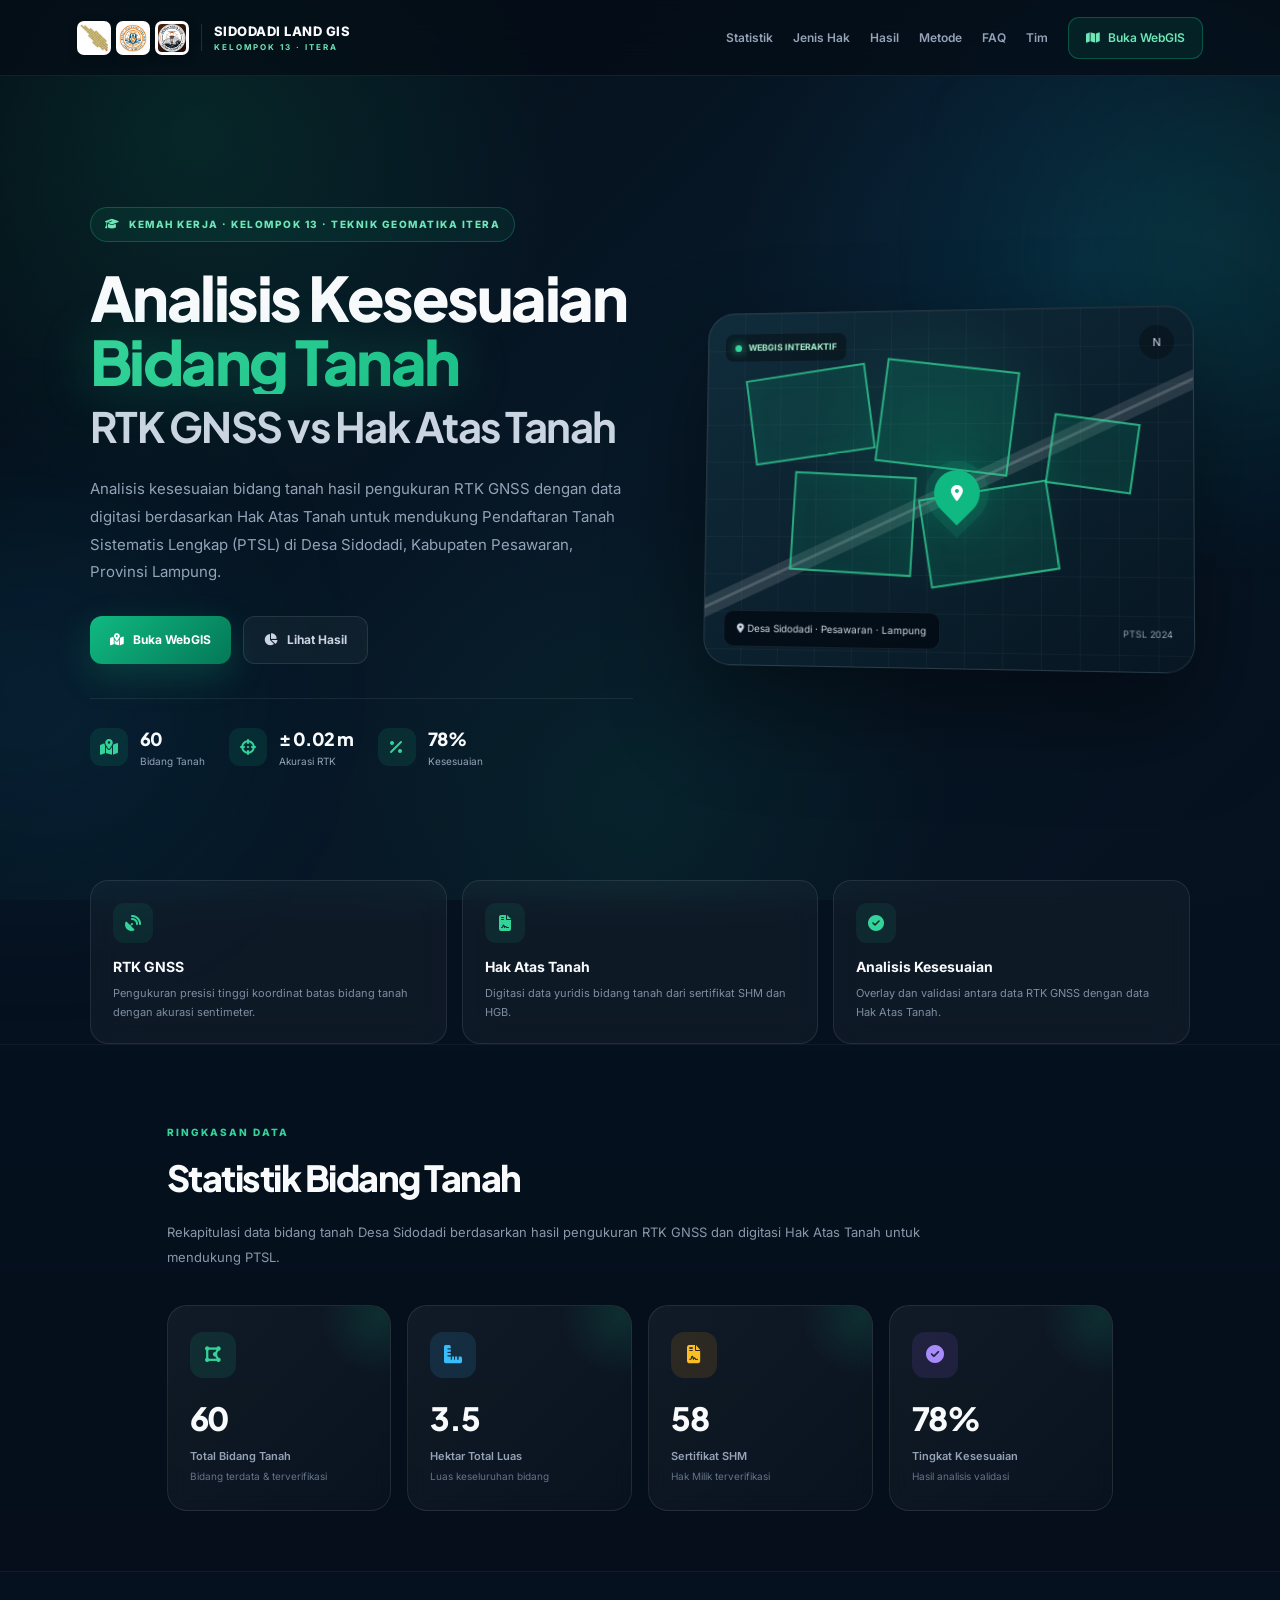
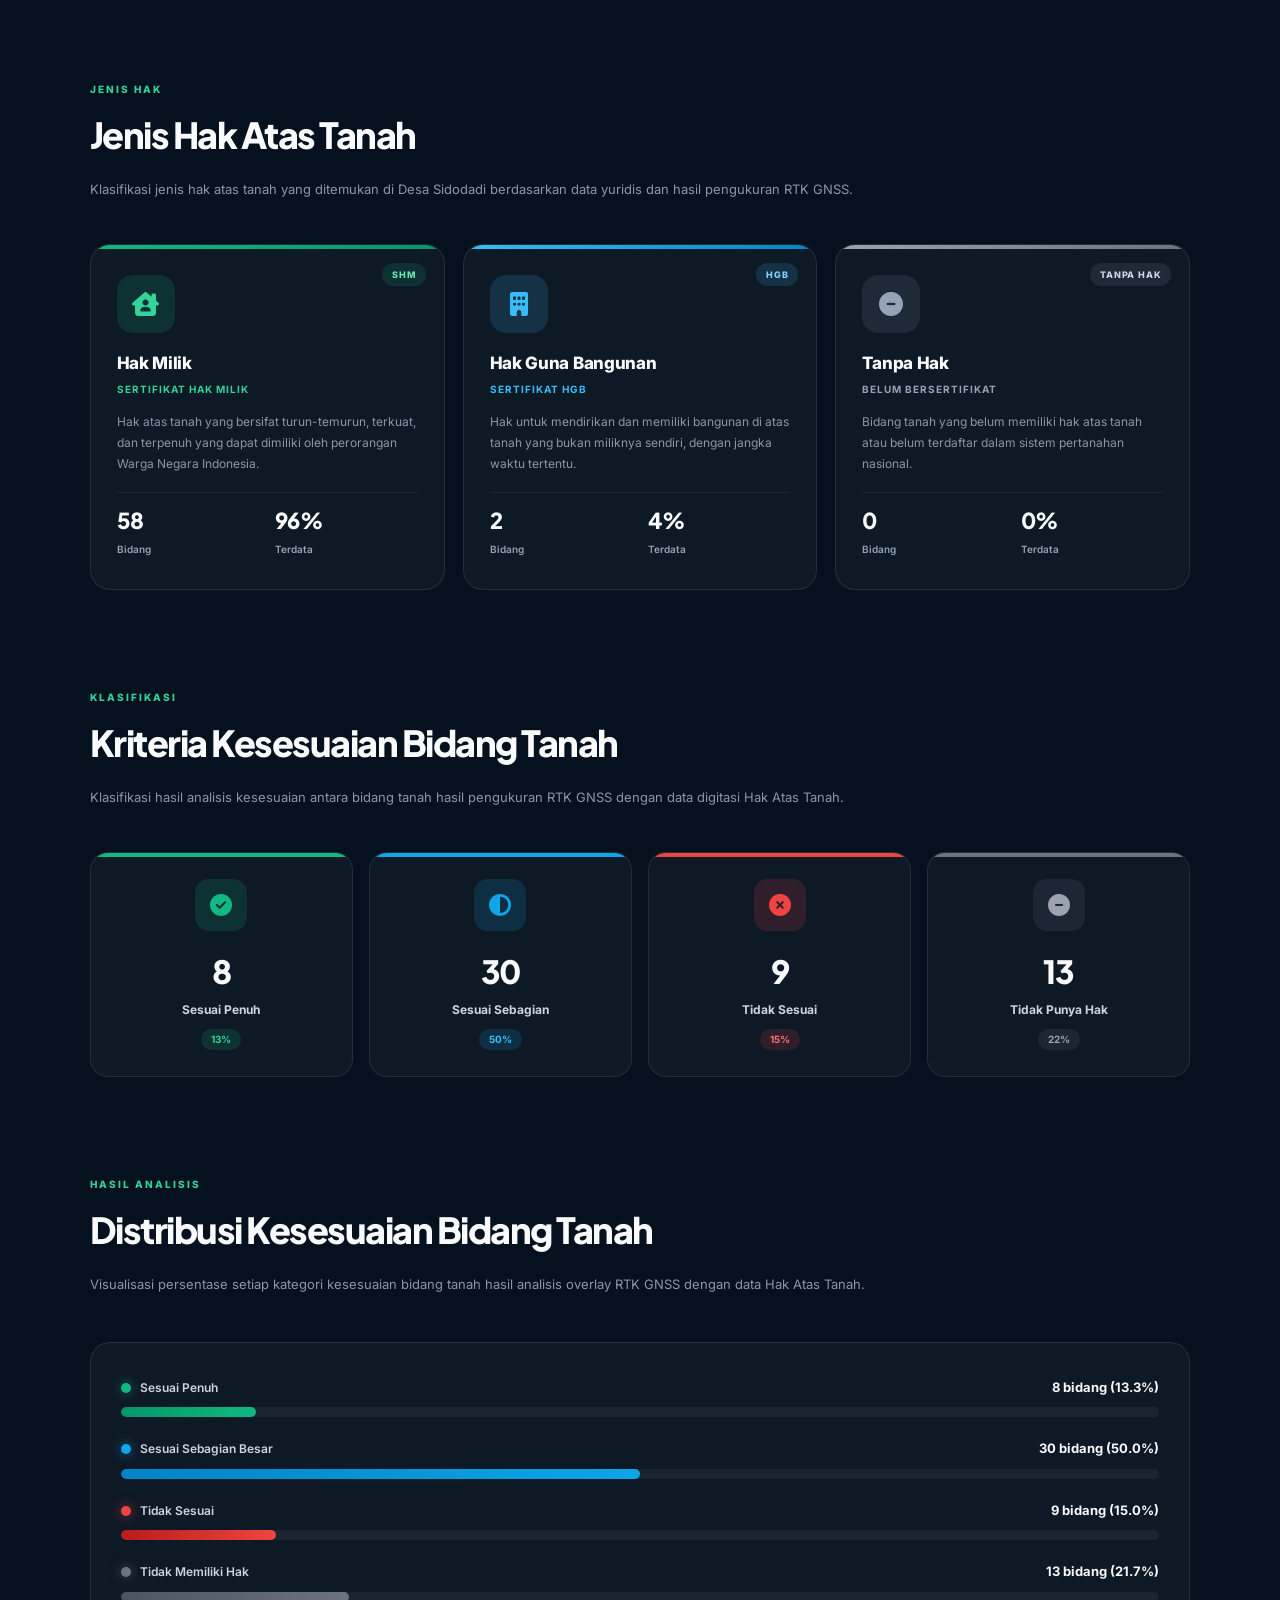
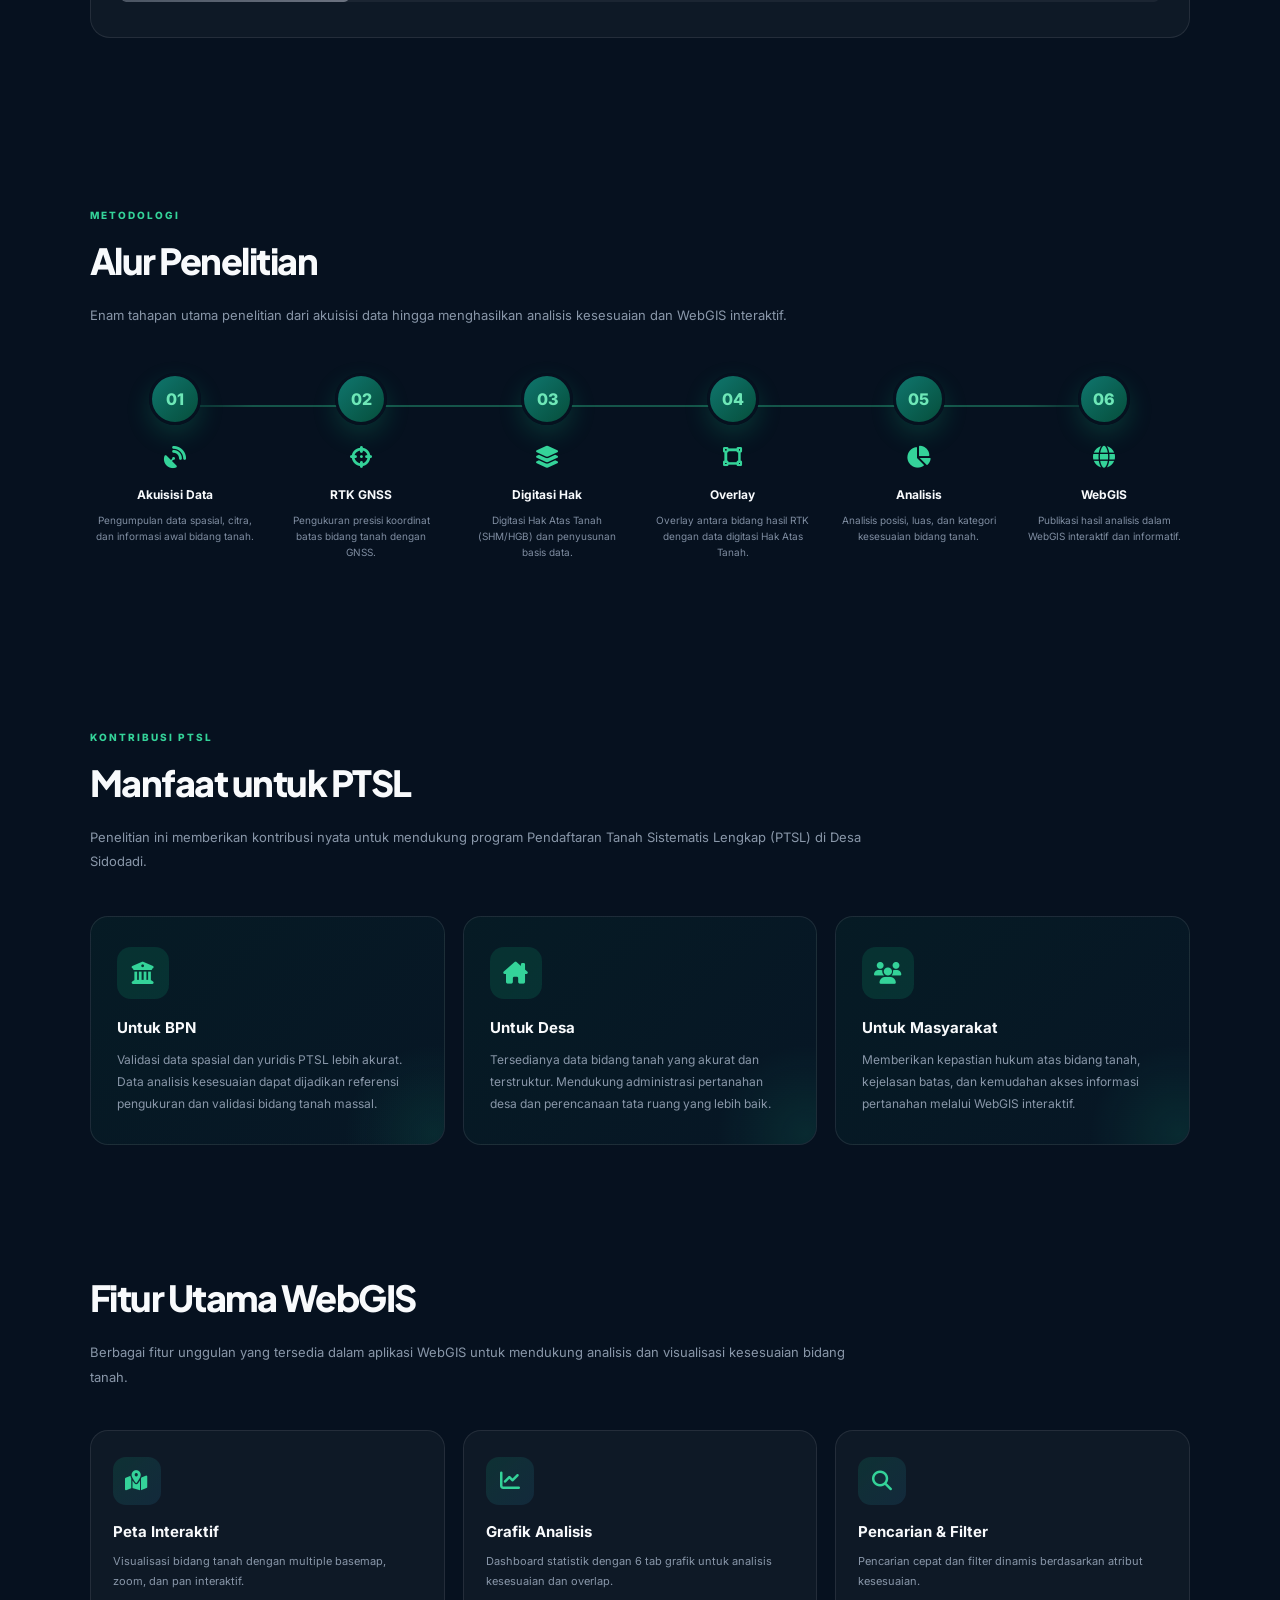
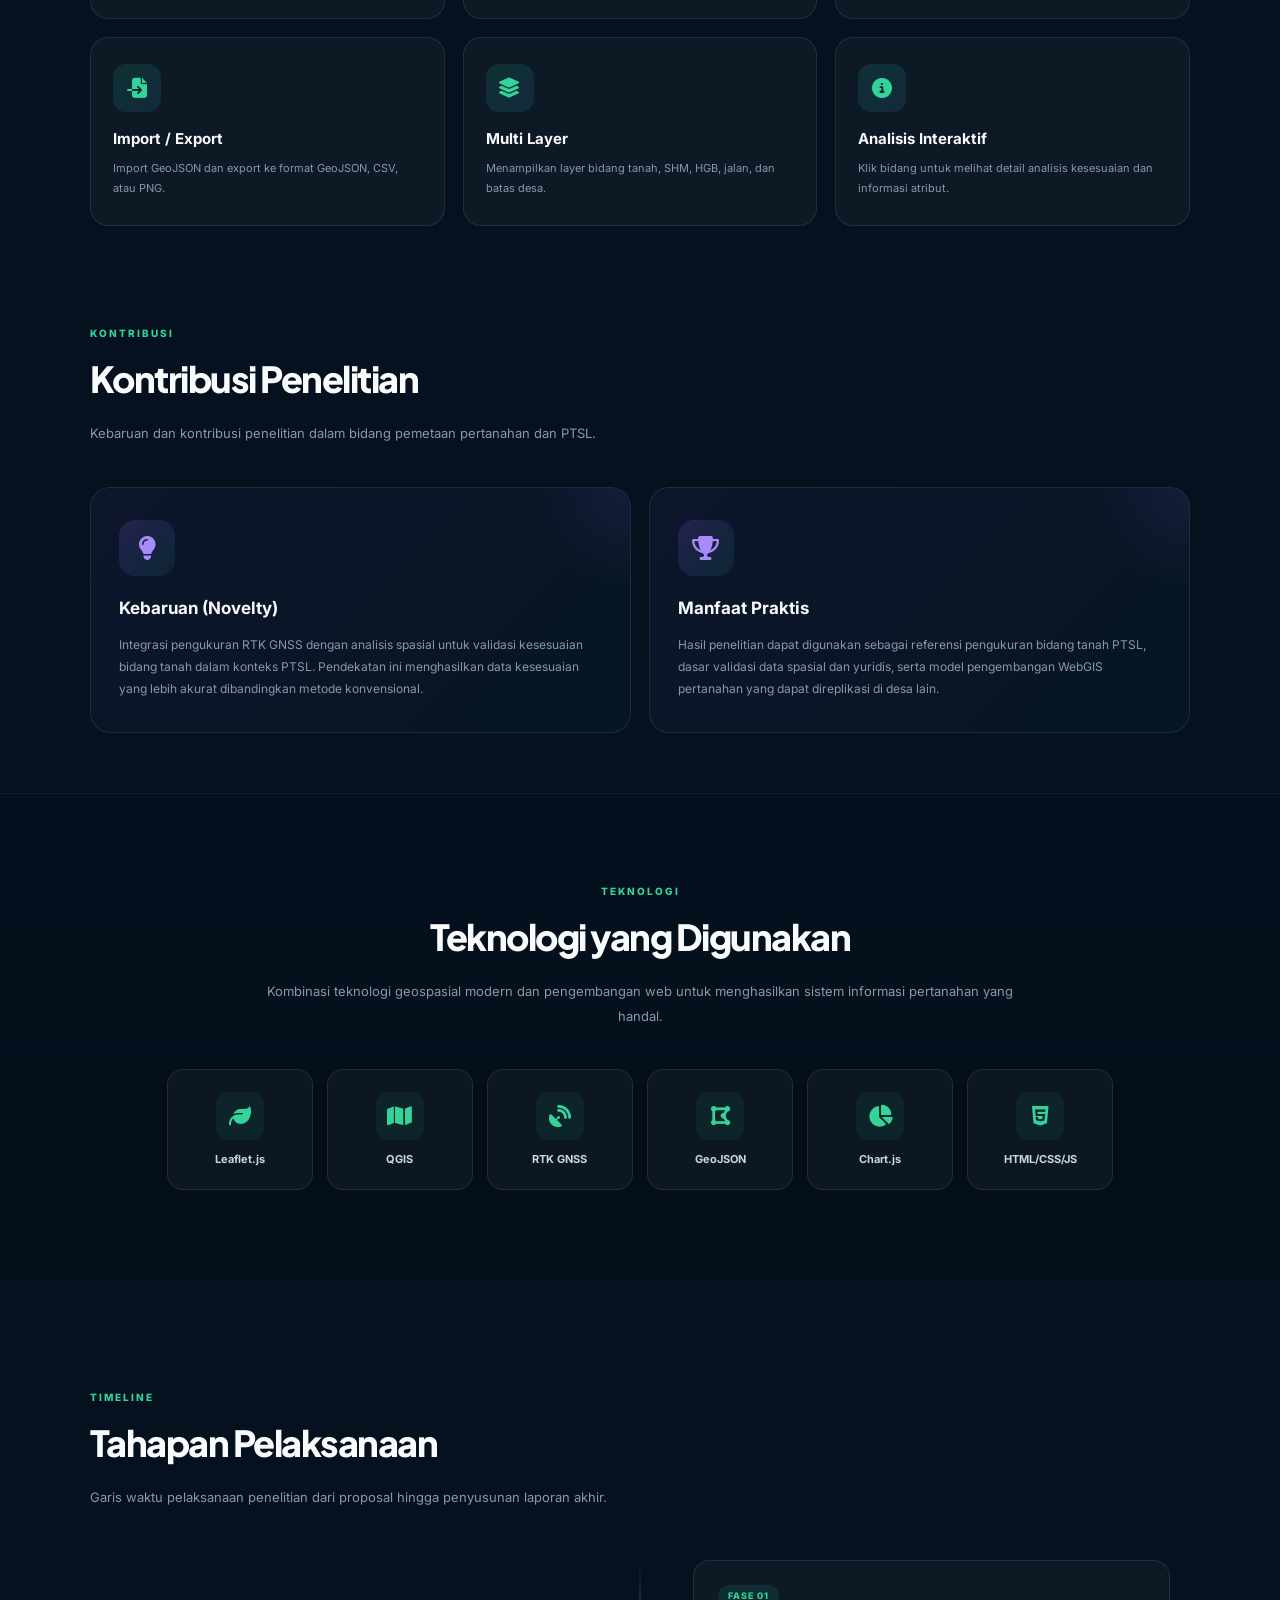
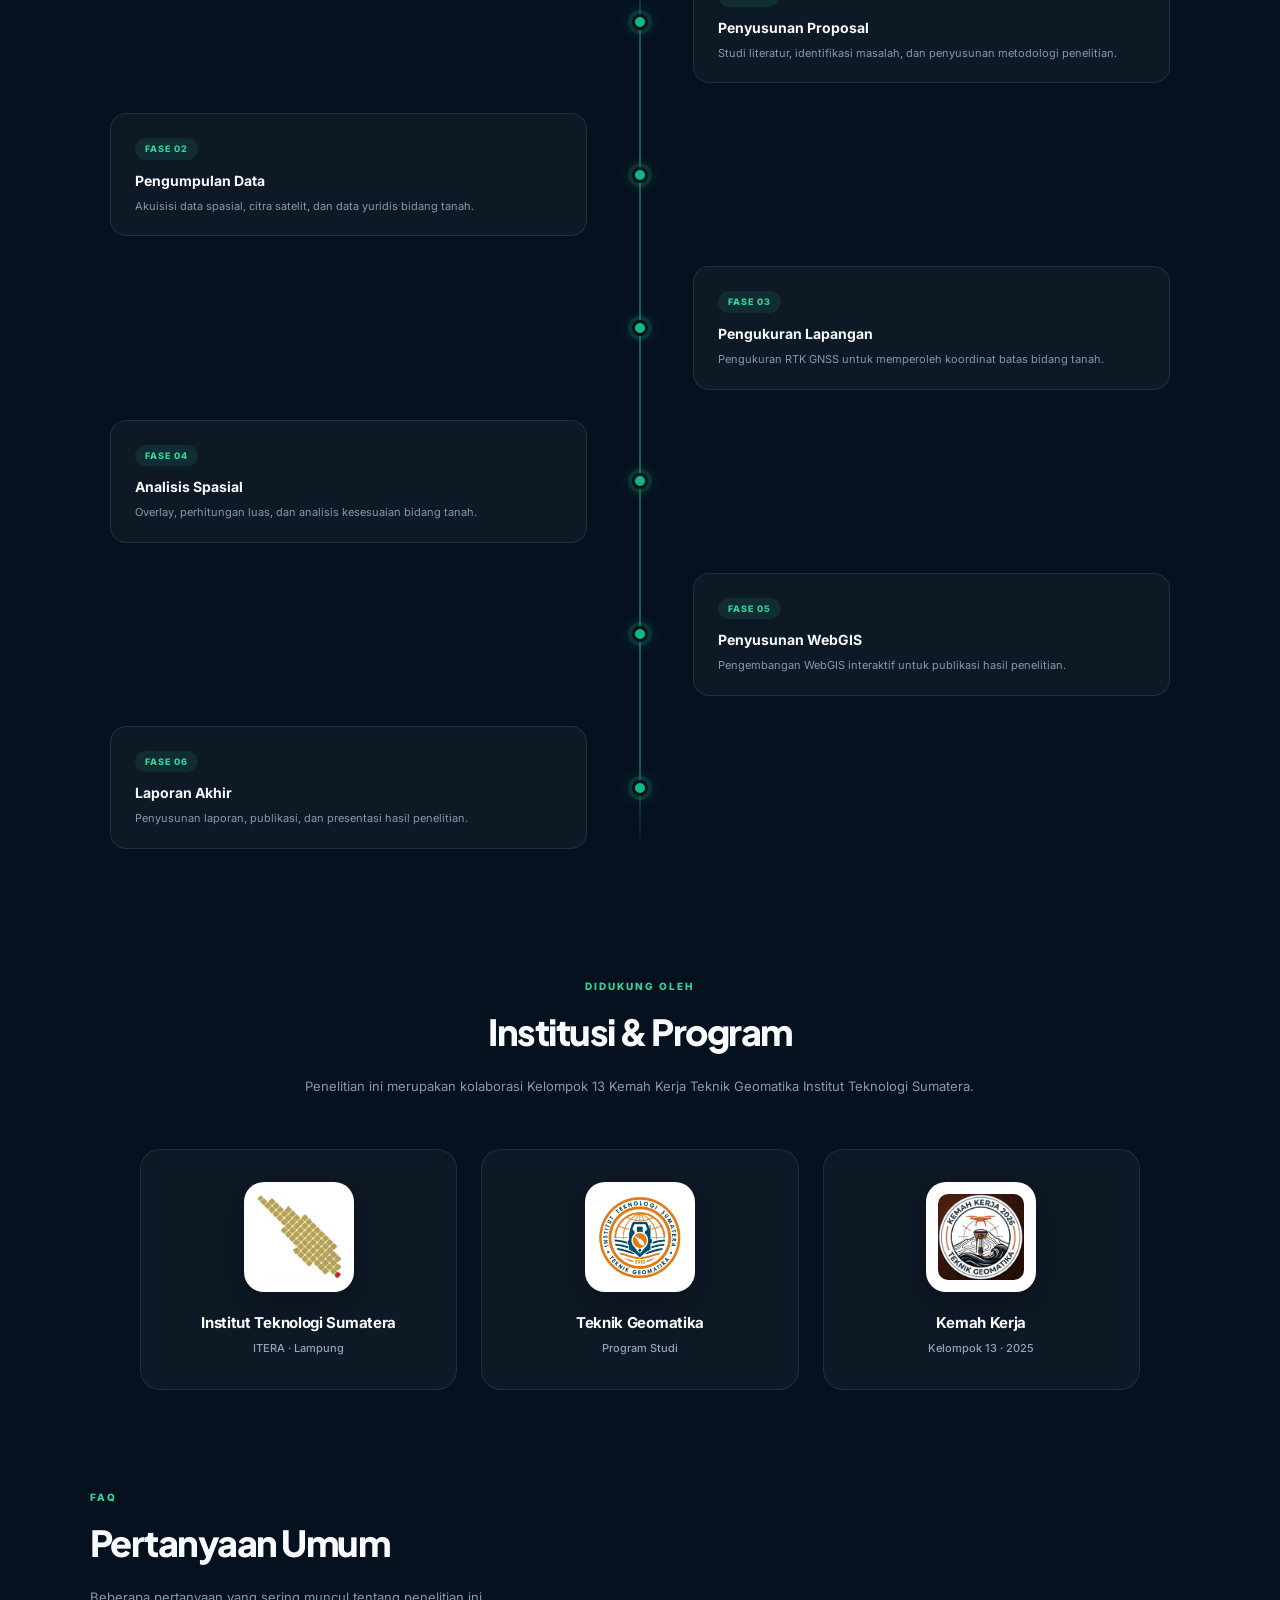
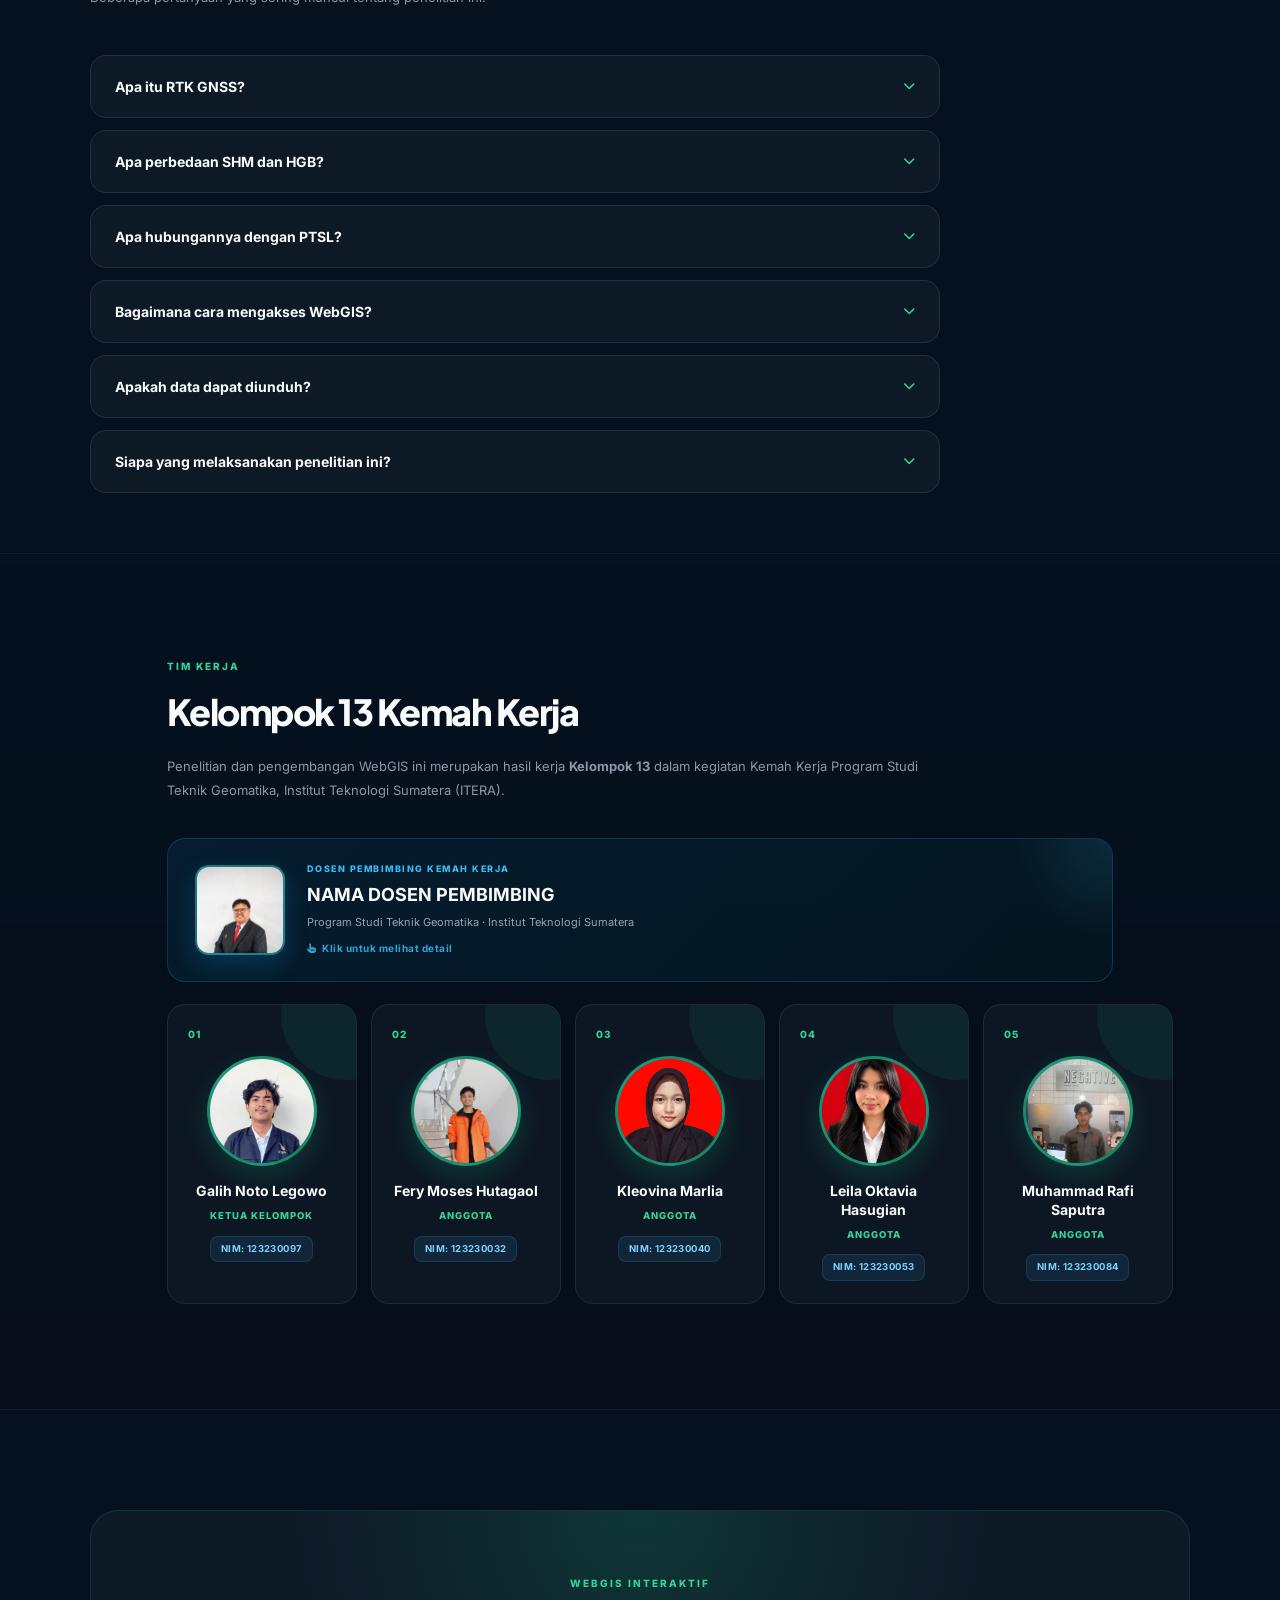
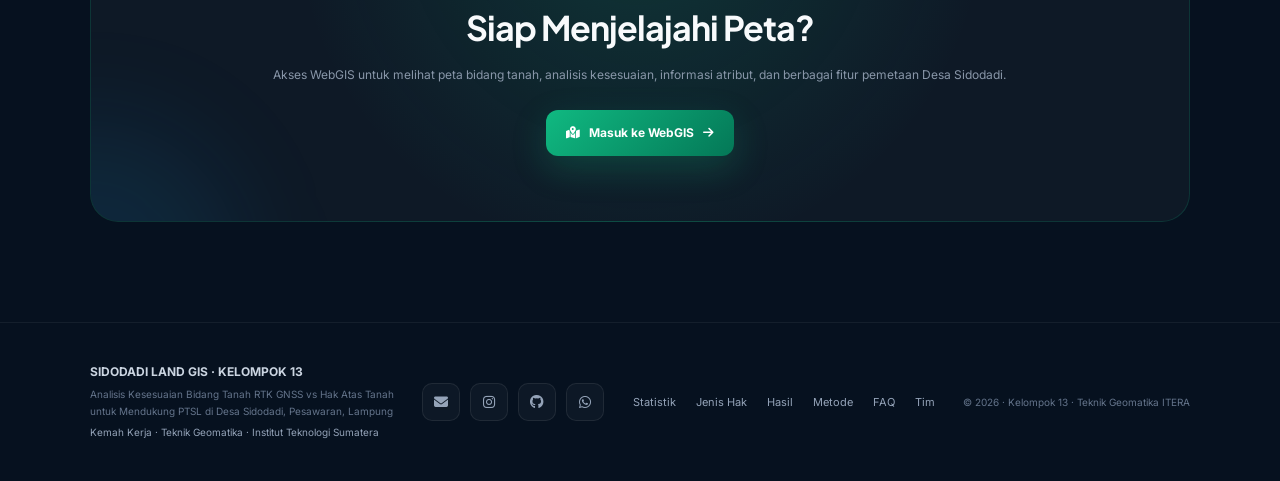
==== index.html @ 619ccbe6 "Add files via upload" ====
<!DOCTYPE html>
<html lang="id">
<head>
    <meta charset="UTF-8">
    <meta name="viewport" content="width=device-width, initial-scale=1.0">

    <title>SIDODADI LAND GIS — Peta Kesesuaian Bidang Tanah PTSL</title>

    <meta name="description" content="WebGIS interaktif pemetaan kesesuaian bidang tanah RTK GNSS vs Hak Atas Tanah untuk mendukung PTSL Desa Sidodadi, Pesawaran, Lampung. Karya Kelompok 13 Kemah Kerja, Teknik Geomatika ITERA.">
    <meta name="keywords" content="SIDODADI LAND GIS, WebGIS, PTSL, RTK GNSS, Bidang Tanah, Hak Atas Tanah, SHM, HGB, Desa Sidodadi, Pesawaran, Lampung, ITERA, Teknik Geomatika">
    <meta name="author" content="Kelompok 13 Kemah Kerja — Teknik Geomatika ITERA">
    <meta name="theme-color" content="#06111f">

    <link rel="icon" href="assets/ITERA.jpeg" type="image/jpeg">

    <meta property="og:title" content="SIDODADI LAND GIS — Peta Kesesuaian Bidang Tanah PTSL">
    <meta property="og:description" content="WebGIS interaktif untuk analisis kesesuaian bidang tanah RTK GNSS vs Hak Atas Tanah di Desa Sidodadi.">
    <meta property="og:type" content="website">
    <meta property="og:locale" content="id_ID">

    <link rel="preconnect" href="https://fonts.googleapis.com">
    <link rel="preconnect" href="https://fonts.gstatic.com" crossorigin>
    <link href="https://fonts.googleapis.com/css2?family=Inter:wght@400;500;600;700;800;900&family=Plus+Jakarta+Sans:wght@600;700;800&display=swap" rel="stylesheet">

    <link rel="stylesheet" href="https://cdnjs.cloudflare.com/ajax/libs/font-awesome/6.5.2/css/all.min.css">

    <style>
        /* =========================================================
           RESET & TOKENS
        ========================================================= */
        *, *::before, *::after {
            margin: 0;
            padding: 0;
            box-sizing: border-box;
        }

        html {
            scroll-behavior: smooth;
            scroll-padding-top: 90px;
            -webkit-text-size-adjust: 100%;
        }

        :root {
            --green: #10b981;
            --green-light: #34d399;
            --green-dark: #047857;
            --green-glow: rgba(16,185,129,.35);
            --blue: #38bdf8;
            --yellow: #fbbf24;
            --red: #ef4444;
            --orange: #f97316;
            --purple: #a78bfa;
            --bg: #06111f;
            --card: rgba(255,255,255,.045);
            --border: rgba(255,255,255,.09);
            --text: #f8fafc;
            --muted: #94a3b8;
            --transition: .3s cubic-bezier(.4,0,.2,1);
        }

        body {
            font-family: "Inter", -apple-system, BlinkMacSystemFont, "Segoe UI", sans-serif;
            background: var(--bg);
            color: var(--text);
            overflow-x: hidden;
            line-height: 1.5;
            -webkit-font-smoothing: antialiased;
            -moz-osx-font-smoothing: grayscale;
        }

        a { text-decoration: none; color: inherit; }
        img { max-width: 100%; display: block; }
        button { font-family: inherit; cursor: pointer; border: none; background: none; color: inherit; }

        :focus-visible {
            outline: 2px solid var(--green-light);
            outline-offset: 3px;
            border-radius: 6px;
        }

        ::selection {
            background: rgba(16,185,129,.35);
            color: white;
        }

        ::-webkit-scrollbar { width: 10px; }
        ::-webkit-scrollbar-track { background: #040b14; }
        ::-webkit-scrollbar-thumb {
            background: linear-gradient(180deg, #10b981, #047857);
            border-radius: 100px;
            border: 2px solid #040b14;
        }
        ::-webkit-scrollbar-thumb:hover { background: #34d399; }

        /* =========================================================
           BACKGROUND DECORATION
        ========================================================= */
        body::before {
            content: "";
            position: fixed;
            inset: 0;
            pointer-events: none;
            z-index: -2;
            background:
                radial-gradient(circle at 15% 15%, rgba(16,185,129,.14), transparent 28%),
                radial-gradient(circle at 85% 30%, rgba(14,165,233,.12), transparent 28%),
                radial-gradient(circle at 50% 90%, rgba(16,185,129,.08), transparent 30%),
                linear-gradient(135deg, #040b14, #071827 50%, #06111f);
        }

        .grid-bg {
            position: fixed;
            inset: 0;
            z-index: -1;
            pointer-events: none;
            opacity: .18;
            background-image:
                linear-gradient(rgba(255,255,255,.04) 1px, transparent 1px),
                linear-gradient(90deg, rgba(255,255,255,.04) 1px, transparent 1px);
            background-size: 60px 60px;
            mask-image: linear-gradient(to bottom, black, transparent 90%);
            -webkit-mask-image: linear-gradient(to bottom, black, transparent 90%);
        }

        .orb {
            position: fixed;
            border-radius: 50%;
            filter: blur(100px);
            pointer-events: none;
            z-index: -1;
        }
        .orb.one {
            width: 300px; height: 300px;
            background: rgba(16,185,129,.13);
            top: 100px; right: -100px;
            animation: floatOrb 20s ease-in-out infinite;
        }
        .orb.two {
            width: 320px; height: 320px;
            background: rgba(14,165,233,.10);
            bottom: 50px; left: -130px;
            animation: floatOrb 25s ease-in-out infinite reverse;
        }

        @keyframes floatOrb {
            0%, 100% { transform: translate(0, 0) scale(1); }
            50%      { transform: translate(40px, -40px) scale(1.1); }
        }

        /* =========================================================
           SCROLL PROGRESS BAR
        ========================================================= */
        .scroll-progress {
            position: fixed;
            top: 0; left: 0;
            height: 3px;
            width: 0%;
            background: linear-gradient(90deg, #10b981, #34d399, #38bdf8);
            z-index: 9999;
            transition: width .1s ease;
            box-shadow: 0 0 12px rgba(16,185,129,.6);
        }

        /* =========================================================
           NAVBAR
        ========================================================= */
        .navbar {
            position: sticky;
            top: 0;
            z-index: 1000;
            height: 76px;
            padding: 0 6%;
            display: flex;
            align-items: center;
            justify-content: space-between;
            background: rgba(4,12,22,.75);
            border-bottom: 1px solid rgba(255,255,255,.07);
            backdrop-filter: blur(20px);
            -webkit-backdrop-filter: blur(20px);
            transition: var(--transition);
        }

        .navbar.scrolled {
            background: rgba(4,12,22,.95);
            box-shadow: 0 6px 30px rgba(0,0,0,.3);
        }

        .brand {
            display: flex;
            align-items: center;
            gap: 12px;
            transition: var(--transition);
            flex-shrink: 0;
            text-decoration: none;
        }
        .brand:hover { transform: translateY(-1px); }

        .brand-logos {
            display: flex;
            align-items: center;
            gap: 5px;
            flex-shrink: 0;
        }

        .brand-logo-img {
            height: 34px;
            width: 34px;
            object-fit: contain;
            border-radius: 7px;
            background: white;
            padding: 2px;
            box-shadow: 0 3px 10px rgba(0,0,0,.25);
            border: 1px solid rgba(255,255,255,.1);
            transition: var(--transition);
            flex-shrink: 0;
        }
        .brand:hover .brand-logo-img {
            transform: scale(1.06);
            box-shadow: 0 6px 18px rgba(16,185,129,.35);
        }

        .brand-text {
            padding-left: 12px;
            border-left: 1px solid rgba(255,255,255,.12);
            display: flex;
            flex-direction: column;
            justify-content: center;
            min-width: 0;
        }
        .brand-text strong {
            display: block;
            font-size: 13px;
            letter-spacing: .5px;
            color: #f8fafc;
            font-weight: 800;
            line-height: 1.2;
            white-space: nowrap;
        }
        .brand-text span {
            display: block;
            margin-top: 3px;
            color: #6ee7b7;
            font-size: 8px;
            font-weight: 700;
            letter-spacing: 2px;
            line-height: 1;
            white-space: nowrap;
        }

        .nav-menu {
            display: flex;
            align-items: center;
            gap: 20px;
        }
        .nav-menu a {
            position: relative;
            color: #94a3b8;
            font-size: 12px;
            font-weight: 600;
            transition: color var(--transition);
        }
        .nav-menu a:not(.nav-webgis)::after {
            content: "";
            position: absolute;
            left: 0; bottom: -6px;
            width: 0; height: 2px;
            background: var(--green-light);
            border-radius: 2px;
            transition: width var(--transition);
        }
        .nav-menu a:not(.nav-webgis):hover { color: white; }
        .nav-menu a:not(.nav-webgis):hover::after { width: 100%; }

        .nav-webgis {
            display: flex !important;
            align-items: center;
            gap: 8px;
            padding: 11px 17px;
            border: 1px solid rgba(16,185,129,.35);
            border-radius: 11px;
            background: rgba(16,185,129,.10);
            color: #6ee7b7 !important;
            transition: var(--transition);
        }
        .nav-webgis:hover {
            background: #10b981;
            color: white !important;
            transform: translateY(-2px);
            box-shadow: 0 10px 30px rgba(16,185,129,.35);
        }

        /* =========================================================
           HERO
        ========================================================= */
        .hero {
            width: 86%;
            max-width: 1250px;
            min-height: calc(100vh - 76px);
            margin: auto;
            display: grid;
            grid-template-columns: 1.05fr .95fr;
            align-items: center;
            gap: 65px;
            padding: 70px 0;
        }

        .hero-content { animation: fadeUp .8s ease both; }

        @keyframes fadeUp {
            from { opacity: 0; transform: translateY(25px); }
            to   { opacity: 1; transform: translateY(0); }
        }

        .badge {
            display: inline-flex;
            align-items: center;
            gap: 9px;
            padding: 9px 14px;
            border: 1px solid rgba(52,211,153,.25);
            border-radius: 30px;
            background: rgba(16,185,129,.08);
            color: #6ee7b7;
            font-size: 10px;
            font-weight: 800;
            letter-spacing: 1.5px;
            margin-bottom: 23px;
            position: relative;
            overflow: hidden;
        }
        .badge::before {
            content: "";
            position: absolute;
            top: 0; left: -100%;
            width: 100%; height: 100%;
            background: linear-gradient(90deg, transparent, rgba(52,211,153,.15), transparent);
            animation: shine 3s ease-in-out infinite;
        }
        @keyframes shine {
            0%   { left: -100%; }
            100% { left: 100%; }
        }
        .badge i { font-size: 11px; }

        .hero h1 {
            font-family: "Plus Jakarta Sans", "Inter", sans-serif;
            font-size: clamp(38px, 4.8vw, 64px);
            line-height: 1.05;
            letter-spacing: -2.5px;
            margin-bottom: 25px;
            font-weight: 800;
        }

        .hero h1 .green {
            display: block;
            background: linear-gradient(135deg, #34d399 0%, #10b981 50%, #6ee7b7 100%);
            background-size: 200% 200%;
            -webkit-background-clip: text;
            background-clip: text;
            -webkit-text-fill-color: transparent;
            animation: gradientShift 6s ease infinite;
            filter: drop-shadow(0 0 25px rgba(16,185,129,.3));
        }

        @keyframes gradientShift {
            0%, 100% { background-position: 0% 50%; }
            50%      { background-position: 100% 50%; }
        }

        .hero h1 .sub-line {
            display: block;
            font-size: 0.68em;
            letter-spacing: -1.5px;
            line-height: 1.15;
            color: #cbd5e1;
            font-weight: 700;
            margin-top: 8px;
        }

        .hero-description {
            max-width: 650px;
            color: #94a3b8;
            font-size: 15px;
            line-height: 1.85;
            margin-bottom: 30px;
        }

        .hero-buttons {
            display: flex;
            flex-wrap: wrap;
            gap: 12px;
        }

        .btn {
            display: inline-flex;
            align-items: center;
            justify-content: center;
            gap: 9px;
            padding: 14px 20px;
            border-radius: 12px;
            font-size: 12px;
            font-weight: 700;
            transition: var(--transition);
            white-space: nowrap;
            cursor: pointer;
        }

        .btn-primary {
            background: linear-gradient(135deg, #10b981, #047857);
            color: white;
            box-shadow: 0 12px 35px rgba(16,185,129,.22);
        }
        .btn-primary:hover {
            transform: translateY(-3px);
            box-shadow: 0 18px 40px rgba(16,185,129,.42);
        }

        .btn-secondary {
            border: 1px solid rgba(255,255,255,.10);
            background: rgba(255,255,255,.04);
            color: #cbd5e1;
        }
        .btn-secondary:hover {
            background: rgba(255,255,255,.08);
            color: white;
            transform: translateY(-3px);
        }

        .hero-meta {
            display: flex;
            gap: 24px;
            margin-top: 34px;
            padding-top: 26px;
            border-top: 1px solid rgba(255,255,255,.08);
            flex-wrap: wrap;
        }
        .hero-meta-item { display: flex; align-items: center; gap: 12px; }
        .hero-meta-item i {
            width: 38px; height: 38px;
            display: flex;
            align-items: center;
            justify-content: center;
            border-radius: 11px;
            background: rgba(16,185,129,.12);
            color: #34d399;
            font-size: 16px;
        }
        .hero-meta-item strong {
            display: block;
            font-size: 18px;
            font-family: "Plus Jakarta Sans", sans-serif;
            color: #f8fafc;
            font-weight: 800;
            letter-spacing: -.5px;
        }
        .hero-meta-item span {
            display: block;
            font-size: 10px;
            color: #94a3b8;
            margin-top: 2px;
        }

        /* HERO MAP */
        .hero-map {
            position: relative;
            height: 470px;
            display: flex;
            align-items: center;
            justify-content: center;
            animation: fadeMap 1s ease .15s both;
        }
        @keyframes fadeMap {
            from { opacity: 0; transform: scale(.94); }
            to   { opacity: 1; transform: scale(1); }
        }
        .map-card {
            width: 100%;
            max-width: 500px;
            height: 360px;
            position: relative;
            overflow: hidden;
            border-radius: 28px;
            border: 1px solid rgba(255,255,255,.11);
            background: linear-gradient(145deg, #102c3b, #071622);
            box-shadow: 0 40px 100px rgba(0,0,0,.42);
            transform: perspective(1200px) rotateY(-7deg) rotateX(3deg);
            transition: transform .5s ease;
        }
        .map-card:hover {
            transform: perspective(1200px) rotateY(0deg) rotateX(0deg) translateY(-6px);
        }
        .map-card::before {
            content: "";
            position: absolute;
            inset: 0;
            background: radial-gradient(circle at 50% 40%, rgba(16,185,129,.16), transparent 45%);
        }
        .map-grid {
            position: absolute;
            inset: 0;
            opacity: .20;
            background-image:
                linear-gradient(rgba(255,255,255,.18) 1px, transparent 1px),
                linear-gradient(90deg, rgba(255,255,255,.18) 1px, transparent 1px);
            background-size: 38px 38px;
        }
        .road {
            position: absolute;
            width: 125%;
            height: 18px;
            left: -10%; top: 48%;
            background: rgba(255,255,255,.12);
            transform: rotate(-25deg);
        }
        .road::after {
            content: "";
            position: absolute;
            left: 0; right: 0; top: 7px;
            height: 3px;
            background: rgba(255,255,255,.17);
        }
        .parcel {
            position: absolute;
            border: 2px solid rgba(52,211,153,.75);
            background: rgba(16,185,129,.14);
            box-shadow: inset 0 0 25px rgba(16,185,129,.06);
            transition: var(--transition);
        }
        .parcel:hover {
            background: rgba(16,185,129,.3);
            box-shadow: inset 0 0 35px rgba(16,185,129,.3), 0 0 20px rgba(16,185,129,.4);
        }
        .p1 { width: 125px; height: 88px;  left: 45px;  top: 60px;  transform: rotate(-8deg); animation: parcelPulse 4s ease-in-out infinite; }
        .p2 { width: 135px; height: 105px; left: 180px; top: 55px;  transform: rotate(7deg);  animation: parcelPulse 4s ease-in-out infinite .5s; }
        .p3 { width: 125px; height: 100px; left: 90px;  top: 165px; transform: rotate(3deg);  animation: parcelPulse 4s ease-in-out infinite 1s; }
        .p4 { width: 130px; height: 90px;  left: 225px; top: 180px; transform: rotate(-9deg); animation: parcelPulse 4s ease-in-out infinite 1.5s; }
        .p5 { width: 85px;  height: 70px;  left: 350px; top: 110px; transform: rotate(8deg);  animation: parcelPulse 4s ease-in-out infinite 2s; }
        @keyframes parcelPulse {
            0%, 100% { opacity: .85; }
            50%      { opacity: 1; }
        }
        .pin {
            position: absolute;
            width: 46px; height: 46px;
            left: 48%; top: 45%;
            display: flex;
            align-items: center;
            justify-content: center;
            border-radius: 50% 50% 50% 0;
            background: #10b981;
            transform: rotate(-45deg);
            box-shadow:
                0 0 0 9px rgba(16,185,129,.13),
                0 0 35px rgba(16,185,129,.3);
            animation: pinPulse 2.5s ease-in-out infinite;
        }
        @keyframes pinPulse {
            0%, 100% { box-shadow: 0 0 0 9px rgba(16,185,129,.13), 0 0 35px rgba(16,185,129,.3); }
            50%      { box-shadow: 0 0 0 14px rgba(16,185,129,.06), 0 0 45px rgba(16,185,129,.5); }
        }
        .pin i { transform: rotate(45deg); color: white; }
        .map-top {
            position: absolute;
            top: 18px; left: 18px; right: 18px;
            display: flex;
            justify-content: space-between;
            align-items: center;
        }
        .live {
            display: flex;
            align-items: center;
            gap: 7px;
            padding: 7px 10px;
            border-radius: 8px;
            background: rgba(0,0,0,.35);
            color: #a7f3d0;
            font-size: 9px;
            font-weight: 700;
        }
        .live-dot {
            width: 7px; height: 7px;
            border-radius: 50%;
            background: #34d399;
            box-shadow: 0 0 10px #34d399;
            animation: livePulse 1.5s ease-in-out infinite;
        }
        @keyframes livePulse {
            0%, 100% { opacity: 1; }
            50%      { opacity: .4; }
        }
        .north {
            width: 34px; height: 34px;
            display: flex;
            align-items: center;
            justify-content: center;
            border-radius: 50%;
            background: rgba(0,0,0,.3);
            color: #cbd5e1;
            font-size: 11px;
        }
        .map-bottom {
            position: absolute;
            left: 20px; right: 20px; bottom: 18px;
            display: flex;
            justify-content: space-between;
            align-items: center;
        }
        .location-label {
            padding: 10px 13px;
            border-radius: 10px;
            background: rgba(2,10,18,.78);
            border: 1px solid rgba(255,255,255,.08);
            backdrop-filter: blur(10px);
            -webkit-backdrop-filter: blur(10px);
            color: #cbd5e1;
            font-size: 10px;
        }
        .scale { color: #94a3b8; font-size: 9px; }

        /* =========================================================
           QUICK INFO
        ========================================================= */
        .quick-info {
            width: 86%;
            max-width: 1250px;
            margin: -20px auto 0;
            display: grid;
            grid-template-columns: repeat(3,1fr);
            gap: 15px;
            position: relative;
            z-index: 5;
        }
        .quick-card {
            padding: 22px;
            border: 1px solid var(--border);
            border-radius: 18px;
            background: rgba(255,255,255,.035);
            backdrop-filter: blur(14px);
            transition: var(--transition);
        }
        .quick-card:hover {
            transform: translateY(-5px);
            border-color: rgba(52,211,153,.25);
            background: rgba(16,185,129,.05);
        }
        .quick-icon {
            width: 40px; height: 40px;
            display: flex;
            align-items: center;
            justify-content: center;
            border-radius: 11px;
            background: rgba(16,185,129,.10);
            color: #34d399;
            margin-bottom: 13px;
        }
        .quick-card h3 { font-size: 14px; margin-bottom: 7px; }
        .quick-card p {
            color: #7f8da1;
            font-size: 11px;
            line-height: 1.7;
        }

        /* =========================================================
           SECTION GENERIC
        ========================================================= */
        .section {
            width: 86%;
            max-width: 1250px;
            margin: auto;
            padding: 110px 0 60px;
        }
        .section-tight { padding-top: 40px; }

        .section-label {
            display: block;
            margin-bottom: 11px;
            color: #34d399;
            font-size: 10px;
            font-weight: 800;
            letter-spacing: 2px;
        }
        .section-title {
            font-family: "Plus Jakarta Sans", "Inter", sans-serif;
            font-size: 36px;
            letter-spacing: -1.5px;
            margin-bottom: 15px;
            font-weight: 800;
        }
        .section-description {
            max-width: 780px;
            color: #8997a9;
            font-size: 13px;
            line-height: 1.9;
        }

        .reveal {
            opacity: 0;
            transform: translateY(35px);
            transition: opacity .8s ease, transform .8s ease;
        }
        .reveal.active {
            opacity: 1;
            transform: translateY(0);
        }

        /* =========================================================
           STATISTIK
        ========================================================= */
        .stats-showcase {
            width: 100%;
            padding: 80px 7% 60px;
            border-top: 1px solid rgba(255,255,255,.05);
            border-bottom: 1px solid rgba(255,255,255,.05);
            background: linear-gradient(180deg, transparent, rgba(0,0,0,.15));
        }
        .stats-showcase-inner {
            width: 86%;
            max-width: 1250px;
            margin: auto;
        }
        .stats-showcase-grid {
            display: grid;
            grid-template-columns: repeat(4, 1fr);
            gap: 16px;
            margin-top: 35px;
        }
        .stats-showcase-card {
            padding: 26px 22px;
            border-radius: 20px;
            border: 1px solid rgba(255,255,255,.09);
            background: linear-gradient(135deg, rgba(255,255,255,.05), rgba(255,255,255,.02));
            backdrop-filter: blur(10px);
            transition: var(--transition);
            position: relative;
            overflow: hidden;
        }
        .stats-showcase-card::before {
            content: "";
            position: absolute;
            width: 120px; height: 120px;
            right: -50px; top: -50px;
            border-radius: 50%;
            background: radial-gradient(circle, rgba(16,185,129,.15), transparent 70%);
            transition: var(--transition);
        }
        .stats-showcase-card:hover {
            transform: translateY(-6px);
            border-color: rgba(52,211,153,.3);
            box-shadow: 0 20px 40px rgba(0,0,0,.3);
        }
        .stats-showcase-card:hover::before { transform: scale(1.3); }
        .stats-showcase-icon {
            width: 46px; height: 46px;
            display: flex;
            align-items: center;
            justify-content: center;
            border-radius: 13px;
            font-size: 18px;
            margin-bottom: 16px;
            position: relative;
            z-index: 1;
            transition: var(--transition);
        }
        .stats-showcase-card:hover .stats-showcase-icon {
            transform: rotate(-8deg) scale(1.08);
        }
        .stats-showcase-icon.green  { background: rgba(16,185,129,.12); color: #34d399; }
        .stats-showcase-icon.blue   { background: rgba(56,189,248,.12); color: #38bdf8; }
        .stats-showcase-icon.orange { background: rgba(245,158,11,.12); color: #fbbf24; }
        .stats-showcase-icon.purple { background: rgba(139,92,246,.12); color: #a78bfa; }

        .stats-showcase-value {
            font-size: 32px;
            font-weight: 800;
            letter-spacing: -1.2px;
            margin-bottom: 6px;
            position: relative;
            z-index: 1;
            font-family: "Plus Jakarta Sans", sans-serif;
        }
        .stats-showcase-label {
            color: #94a3b8;
            font-size: 11px;
            font-weight: 600;
            position: relative;
            z-index: 1;
        }
        .stats-showcase-sub {
            display: block;
            margin-top: 5px;
            color: #64748b;
            font-size: 10px;
            position: relative;
            z-index: 1;
        }

        /* =========================================================
           JENIS HAK ATAS TANAH
        ========================================================= */
        .hak-grid {
            display: grid;
            grid-template-columns: repeat(3, 1fr);
            gap: 18px;
            margin-top: 42px;
        }
        .hak-card {
            position: relative;
            padding: 30px 26px;
            border-radius: 20px;
            border: 1px solid var(--border);
            background: rgba(255,255,255,.035);
            transition: var(--transition);
            overflow: hidden;
        }
        .hak-card::before {
            content: "";
            position: absolute;
            left: 0; top: 0;
            width: 100%; height: 4px;
            transition: var(--transition);
        }
        .hak-card.shm::before { background: linear-gradient(90deg, #10b981, #059669); }
        .hak-card.shm:hover {
            border-color: rgba(52,211,153,.4);
            background: rgba(16,185,129,.05);
            box-shadow: 0 20px 40px rgba(16,185,129,.2);
        }
        .hak-card.hgb::before { background: linear-gradient(90deg, #38bdf8, #0284c7); }
        .hak-card.hgb:hover {
            border-color: rgba(56,189,248,.4);
            background: rgba(14,165,233,.05);
            box-shadow: 0 20px 40px rgba(14,165,233,.2);
        }
        .hak-card.none::before { background: linear-gradient(90deg, #9ca3af, #6b7280); }
        .hak-card.none:hover {
            border-color: rgba(148,163,184,.4);
            background: rgba(148,163,184,.04);
            box-shadow: 0 20px 40px rgba(100,116,139,.15);
        }
        .hak-card:hover { transform: translateY(-6px); }

        .hak-icon {
            width: 58px; height: 58px;
            display: flex;
            align-items: center;
            justify-content: center;
            border-radius: 16px;
            font-size: 24px;
            margin-bottom: 18px;
            transition: var(--transition);
        }
        .hak-card.shm .hak-icon { background: rgba(16,185,129,.15); color: #34d399; }
        .hak-card.hgb .hak-icon { background: rgba(56,189,248,.15); color: #38bdf8; }
        .hak-card.none .hak-icon { background: rgba(148,163,184,.12); color: #94a3b8; }

        .hak-card:hover .hak-icon {
            transform: rotate(-8deg) scale(1.08);
            box-shadow: 0 10px 25px rgba(0,0,0,.3);
        }

        .hak-card h3 {
            font-size: 17px;
            font-weight: 800;
            color: #f8fafc;
            margin-bottom: 6px;
            letter-spacing: -.3px;
        }
        .hak-card .hak-desc {
            display: block;
            font-size: 10px;
            font-weight: 700;
            letter-spacing: 1px;
            text-transform: uppercase;
            margin-bottom: 14px;
        }
        .hak-card.shm .hak-desc { color: #34d399; }
        .hak-card.hgb .hak-desc { color: #38bdf8; }
        .hak-card.none .hak-desc { color: #94a3b8; }

        .hak-card p {
            color: #8997a9;
            font-size: 12px;
            line-height: 1.75;
            margin-bottom: 18px;
        }
        .hak-stats {
            display: flex;
            gap: 16px;
            padding-top: 16px;
            border-top: 1px solid rgba(255,255,255,.06);
        }
        .hak-stat-item { flex: 1; }
        .hak-stat-item strong {
            display: block;
            font-family: "Plus Jakarta Sans", sans-serif;
            font-size: 22px;
            font-weight: 800;
            color: #f8fafc;
            letter-spacing: -.6px;
            line-height: 1;
            margin-bottom: 4px;
        }
        .hak-stat-item span {
            font-size: 10px;
            color: #94a3b8;
            font-weight: 600;
        }
        .hak-badge {
            position: absolute;
            top: 18px; right: 18px;
            padding: 5px 10px;
            border-radius: 100px;
            font-size: 9px;
            font-weight: 800;
            letter-spacing: .8px;
            text-transform: uppercase;
        }
        .hak-card.shm .hak-badge { background: rgba(16,185,129,.15); color: #6ee7b7; }
        .hak-card.hgb .hak-badge { background: rgba(56,189,248,.15); color: #7dd3fc; }
        .hak-card.none .hak-badge { background: rgba(148,163,184,.12); color: #cbd5e1; }

        /* =========================================================
           KRITERIA
        ========================================================= */
        .criteria-grid {
            display: grid;
            grid-template-columns: repeat(4, 1fr);
            gap: 16px;
            margin-top: 42px;
        }
        .criteria-card {
            padding: 26px 22px;
            border-radius: 18px;
            border: 1px solid var(--border);
            background: rgba(255,255,255,.035);
            transition: var(--transition);
            position: relative;
            overflow: hidden;
            text-align: center;
        }
        .criteria-card::before {
            content: "";
            position: absolute;
            left: 0; top: 0;
            width: 100%; height: 4px;
        }
        .criteria-card.sesuai::before   { background: #10b981; }
        .criteria-card.sebagian::before { background: #0ea5e9; }
        .criteria-card.tidak::before    { background: #ef4444; }
        .criteria-card.kosong::before   { background: #6b7280; }
        .criteria-card:hover {
            transform: translateY(-6px);
            background: rgba(255,255,255,.05);
        }
        .criteria-icon {
            width: 52px; height: 52px;
            margin: 0 auto 16px;
            display: flex;
            align-items: center;
            justify-content: center;
            border-radius: 14px;
            font-size: 22px;
        }
        .criteria-card.sesuai .criteria-icon   { background: rgba(16,185,129,.15); color: #10b981; }
        .criteria-card.sebagian .criteria-icon { background: rgba(14,165,233,.15); color: #0ea5e9; }
        .criteria-card.tidak .criteria-icon    { background: rgba(239,68,68,.15); color: #ef4444; }
        .criteria-card.kosong .criteria-icon   { background: rgba(107,114,128,.15); color: #9ca3af; }

        .criteria-value {
            font-size: 32px;
            font-weight: 800;
            letter-spacing: -1.2px;
            margin-bottom: 6px;
            font-family: "Plus Jakarta Sans", sans-serif;
        }
        .criteria-label {
            color: #cbd5e1;
            font-size: 12px;
            font-weight: 700;
            margin-bottom: 6px;
        }
        .criteria-percent {
            display: inline-block;
            padding: 3px 10px;
            border-radius: 100px;
            font-size: 10px;
            font-weight: 700;
            margin-top: 4px;
        }
        .criteria-card.sesuai .criteria-percent   { background: rgba(16,185,129,.15); color: #34d399; }
        .criteria-card.sebagian .criteria-percent { background: rgba(14,165,233,.15); color: #38bdf8; }
        .criteria-card.tidak .criteria-percent    { background: rgba(239,68,68,.15); color: #f87171; }
        .criteria-card.kosong .criteria-percent   { background: rgba(107,114,128,.15); color: #9ca3af; }

        /* =========================================================
           ANALYSIS
        ========================================================= */
        .analysis-container {
            margin-top: 45px;
            padding: 35px 30px;
            border-radius: 20px;
            border: 1px solid var(--border);
            background: rgba(255,255,255,.035);
        }
        .analysis-item { margin-bottom: 22px; }
        .analysis-item:last-child { margin-bottom: 0; }
        .analysis-header {
            display: flex;
            justify-content: space-between;
            align-items: center;
            margin-bottom: 10px;
            font-size: 12px;
        }
        .analysis-label {
            display: flex;
            align-items: center;
            gap: 9px;
            color: #cbd5e1;
            font-weight: 600;
        }
        .analysis-dot {
            width: 10px; height: 10px;
            border-radius: 50%;
            flex-shrink: 0;
        }
        .analysis-dot.sesuai   { background: #10b981; box-shadow: 0 0 12px rgba(16,185,129,.6); }
        .analysis-dot.sebagian { background: #0ea5e9; box-shadow: 0 0 12px rgba(14,165,233,.6); }
        .analysis-dot.tidak    { background: #ef4444; box-shadow: 0 0 12px rgba(239,68,68,.6); }
        .analysis-dot.kosong   { background: #6b7280; box-shadow: 0 0 12px rgba(107,114,128,.6); }

        .analysis-value {
            color: #f8fafc;
            font-weight: 700;
            font-size: 13px;
        }
        .analysis-bar {
            width: 100%;
            height: 10px;
            background: rgba(255,255,255,.05);
            border-radius: 100px;
            overflow: hidden;
        }
        .analysis-bar-fill {
            height: 100%;
            border-radius: 100px;
            transition: width 1.5s cubic-bezier(0.4, 0, 0.2, 1);
            width: 0;
        }
        .analysis-bar-fill.sesuai   { background: linear-gradient(90deg, #059669, #10b981); }
        .analysis-bar-fill.sebagian { background: linear-gradient(90deg, #0284c7, #0ea5e9); }
        .analysis-bar-fill.tidak    { background: linear-gradient(90deg, #b91c1c, #ef4444); }
        .analysis-bar-fill.kosong   { background: linear-gradient(90deg, #4b5563, #6b7280); }

        /* =========================================================
           WORKFLOW
        ========================================================= */
        .workflow-grid {
            display: grid;
            grid-template-columns: repeat(6, 1fr);
            gap: 14px;
            margin-top: 45px;
            position: relative;
        }
        .workflow-grid::before {
            content: "";
            position: absolute;
            top: 32px; left: 6%; right: 6%;
            height: 2px;
            background: linear-gradient(90deg,
                transparent,
                rgba(52,211,153,.35) 10%,
                rgba(52,211,153,.35) 90%,
                transparent
            );
            z-index: 0;
        }
        .workflow-step {
            position: relative;
            z-index: 1;
            text-align: center;
            padding: 0 6px;
        }
        .workflow-number {
            width: 52px; height: 52px;
            margin: 0 auto 16px;
            display: flex;
            align-items: center;
            justify-content: center;
            border-radius: 50%;
            background: linear-gradient(135deg, #0f766e, #064e3b);
            border: 3px solid #06111f;
            color: #6ee7b7;
            font-size: 16px;
            font-weight: 800;
            box-shadow: 0 10px 25px rgba(16,185,129,.2);
            transition: var(--transition);
        }
        .workflow-step:hover .workflow-number {
            transform: scale(1.12);
            box-shadow: 0 15px 40px rgba(16,185,129,.45);
        }
        .workflow-icon {
            font-size: 22px;
            color: #34d399;
            margin-bottom: 12px;
        }
        .workflow-step h4 {
            font-size: 12px;
            font-weight: 700;
            margin-bottom: 8px;
            color: #f8fafc;
        }
        .workflow-step p {
            color: #7f8da1;
            font-size: 10px;
            line-height: 1.6;
        }

        /* =========================================================
           BENEFITS
        ========================================================= */
        .benefits-grid {
            display: grid;
            grid-template-columns: repeat(3, 1fr);
            gap: 18px;
            margin-top: 42px;
        }
        .benefit-card {
            padding: 30px 26px;
            border-radius: 18px;
            border: 1px solid var(--border);
            background: linear-gradient(135deg, rgba(16,185,129,.06), rgba(56,189,248,.03));
            transition: var(--transition);
            position: relative;
            overflow: hidden;
        }
        .benefit-card::before {
            content: "";
            position: absolute;
            width: 180px; height: 180px;
            right: -80px; bottom: -80px;
            border-radius: 50%;
            background: radial-gradient(circle, rgba(16,185,129,.12), transparent 70%);
            transition: var(--transition);
        }
        .benefit-card:hover {
            transform: translateY(-6px);
            border-color: rgba(52,211,153,.28);
        }
        .benefit-card:hover::before { transform: scale(1.4); }
        .benefit-icon {
            width: 52px; height: 52px;
            display: flex;
            align-items: center;
            justify-content: center;
            border-radius: 14px;
            background: rgba(16,185,129,.15);
            color: #34d399;
            font-size: 22px;
            margin-bottom: 18px;
            position: relative;
            z-index: 1;
        }
        .benefit-card h3 {
            font-size: 15px;
            font-weight: 700;
            margin-bottom: 10px;
            color: #f8fafc;
            position: relative;
            z-index: 1;
        }
        .benefit-card p {
            color: #8997a9;
            font-size: 12px;
            line-height: 1.8;
            position: relative;
            z-index: 1;
        }

        /* =========================================================
           FEATURES
        ========================================================= */
        .features-grid {
            display: grid;
            grid-template-columns: repeat(3, 1fr);
            gap: 18px;
            margin-top: 40px;
        }
        .feature-card {
            padding: 26px 22px;
            border-radius: 18px;
            border: 1px solid var(--border);
            background: rgba(255,255,255,.035);
            transition: var(--transition);
            position: relative;
            overflow: hidden;
        }
        .feature-card::before {
            content: "";
            position: absolute;
            left: 0; top: 0;
            width: 100%; height: 3px;
            background: linear-gradient(90deg, #10b981, #0ea5e9);
            transform: scaleX(0);
            transform-origin: left;
            transition: var(--transition);
        }
        .feature-card:hover {
            transform: translateY(-5px);
            border-color: rgba(52,211,153,.28);
            background: rgba(255,255,255,.05);
        }
        .feature-card:hover::before { transform: scaleX(1); }
        .feature-icon {
            width: 48px; height: 48px;
            display: flex;
            align-items: center;
            justify-content: center;
            border-radius: 13px;
            background: linear-gradient(135deg, rgba(16,185,129,.15), rgba(56,189,248,.1));
            color: #34d399;
            font-size: 20px;
            margin-bottom: 16px;
            transition: var(--transition);
        }
        .feature-card:hover .feature-icon {
            transform: rotate(-8deg) scale(1.05);
        }
        .feature-card h3 {
            font-size: 15px;
            font-weight: 700;
            margin-bottom: 9px;
        }
        .feature-card p {
            color: #8997a9;
            font-size: 11px;
            line-height: 1.8;
        }

        /* =========================================================
           CONTRIB
        ========================================================= */
        .contrib-grid {
            display: grid;
            grid-template-columns: 1fr 1fr;
            gap: 18px;
            margin-top: 42px;
        }
        .contrib-card {
            padding: 32px 28px;
            border-radius: 20px;
            border: 1px solid var(--border);
            background: linear-gradient(135deg, rgba(139,92,246,.06), rgba(16,185,129,.03));
            transition: var(--transition);
            position: relative;
            overflow: hidden;
        }
        .contrib-card::before {
            content: "";
            position: absolute;
            width: 200px; height: 200px;
            right: -100px; top: -100px;
            border-radius: 50%;
            background: radial-gradient(circle, rgba(139,92,246,.1), transparent 70%);
            transition: var(--transition);
        }
        .contrib-card:hover {
            transform: translateY(-5px);
            border-color: rgba(139,92,246,.3);
        }
        .contrib-card:hover::before { transform: scale(1.3); }
        .contrib-icon {
            width: 56px; height: 56px;
            display: flex;
            align-items: center;
            justify-content: center;
            border-radius: 16px;
            background: linear-gradient(135deg, rgba(139,92,246,.18), rgba(16,185,129,.1));
            color: #a78bfa;
            font-size: 24px;
            margin-bottom: 20px;
            position: relative;
            z-index: 1;
        }
        .contrib-card h3 {
            font-size: 17px;
            font-weight: 700;
            margin-bottom: 12px;
            position: relative;
            z-index: 1;
        }
        .contrib-card p {
            color: #8997a9;
            font-size: 12px;
            line-height: 1.85;
            position: relative;
            z-index: 1;
        }

        /* =========================================================
           TECH
        ========================================================= */
        .tech-section {
            width: 100%;
            padding: 90px 7%;
            background: linear-gradient(180deg, transparent, rgba(0,0,0,.12));
            border-top: 1px solid rgba(255,255,255,.05);
        }
        .tech-inner {
            width: 86%;
            max-width: 1250px;
            margin: auto;
            text-align: center;
        }
        .tech-grid {
            display: grid;
            grid-template-columns: repeat(6, 1fr);
            gap: 14px;
            margin-top: 40px;
        }
        .tech-item {
            padding: 22px 14px;
            border-radius: 16px;
            border: 1px solid var(--border);
            background: rgba(255,255,255,.035);
            display: flex;
            flex-direction: column;
            align-items: center;
            gap: 11px;
            transition: var(--transition);
        }
        .tech-item:hover {
            transform: translateY(-5px);
            border-color: rgba(52,211,153,.3);
            background: rgba(16,185,129,.06);
        }
        .tech-icon {
            width: 48px; height: 48px;
            display: flex;
            align-items: center;
            justify-content: center;
            border-radius: 12px;
            font-size: 22px;
            color: #34d399;
            background: rgba(16,185,129,.08);
            transition: var(--transition);
        }
        .tech-item:hover .tech-icon {
            transform: scale(1.1) rotate(-6deg);
        }
        .tech-item span {
            font-size: 11px;
            font-weight: 700;
            color: #cbd5e1;
            text-align: center;
        }

        /* =========================================================
           TIMELINE
        ========================================================= */
        .timeline-container {
            margin-top: 50px;
            position: relative;
            padding: 0 20px;
        }
        .timeline-line {
            position: absolute;
            left: 50%; top: 0; bottom: 0;
            width: 2px;
            background: linear-gradient(180deg, transparent, rgba(52,211,153,.4) 10%, rgba(52,211,153,.4) 90%, transparent);
            transform: translateX(-50%);
        }
        .timeline-item {
            display: flex;
            align-items: center;
            margin-bottom: 30px;
            position: relative;
        }
        .timeline-item:nth-child(even) { flex-direction: row-reverse; }
        .timeline-content {
            width: 45%;
            padding: 20px 24px;
            border-radius: 16px;
            border: 1px solid var(--border);
            background: rgba(255,255,255,.035);
            transition: var(--transition);
        }
        .timeline-content:hover {
            background: rgba(255,255,255,.05);
            border-color: rgba(52,211,153,.25);
            transform: translateY(-4px);
        }
        .timeline-date {
            display: inline-block;
            padding: 4px 10px;
            border-radius: 100px;
            background: rgba(16,185,129,.12);
            color: #34d399;
            font-size: 9px;
            font-weight: 800;
            letter-spacing: 1px;
            margin-bottom: 10px;
        }
        .timeline-content h4 {
            font-size: 14px;
            font-weight: 700;
            margin-bottom: 6px;
        }
        .timeline-content p {
            color: #8997a9;
            font-size: 11px;
            line-height: 1.7;
        }
        .timeline-dot {
            position: absolute;
            left: 50%; top: 50%;
            width: 16px; height: 16px;
            background: #10b981;
            border: 3px solid #06111f;
            border-radius: 50%;
            transform: translate(-50%, -50%);
            box-shadow: 0 0 0 4px rgba(16,185,129,.15), 0 0 15px rgba(16,185,129,.4);
            z-index: 2;
            animation: dotPulse 2s ease-in-out infinite;
        }
        @keyframes dotPulse {
            0%, 100% { box-shadow: 0 0 0 4px rgba(16,185,129,.15), 0 0 15px rgba(16,185,129,.4); }
            50%      { box-shadow: 0 0 0 8px rgba(16,185,129,.05), 0 0 25px rgba(16,185,129,.6); }
        }

        /* =========================================================
           PARTNER
        ========================================================= */
        .partner-grid {
            display: grid;
            grid-template-columns: repeat(3, 1fr);
            gap: 24px;
            margin-top: 50px;
            max-width: 1000px;
            margin-left: auto;
            margin-right: auto;
        }
        .partner-card {
            padding: 32px 24px;
            border-radius: 20px;
            border: 1px solid var(--border);
            background: rgba(255,255,255,.035);
            backdrop-filter: blur(10px);
            text-align: center;
            transition: var(--transition);
            position: relative;
            overflow: hidden;
        }
        .partner-card::before {
            content: "";
            position: absolute;
            inset: 0;
            background: radial-gradient(circle at 50% 0%, rgba(16,185,129,.1), transparent 60%);
            opacity: 0;
            transition: var(--transition);
            pointer-events: none;
        }
        .partner-card:hover {
            transform: translateY(-8px);
            border-color: rgba(52,211,153,.35);
            background: rgba(16,185,129,.05);
            box-shadow: 0 25px 50px rgba(0,0,0,.4);
        }
        .partner-card:hover::before { opacity: 1; }

        .partner-logo-wrap {
            width: 110px;
            height: 110px;
            margin: 0 auto 20px;
            display: flex;
            align-items: center;
            justify-content: center;
            border-radius: 20px;
            background: white;
            padding: 12px;
            box-shadow: 0 10px 30px rgba(0,0,0,.3);
            transition: var(--transition);
            position: relative;
            z-index: 1;
        }
        .partner-card:hover .partner-logo-wrap {
            transform: scale(1.08) rotate(-4deg);
            box-shadow: 0 15px 40px rgba(16,185,129,.4);
        }
        .partner-logo-wrap img {
            width: 100%;
            height: 100%;
            object-fit: contain;
            border-radius: 10px;
        }
        .partner-card h3 {
            font-size: 15px;
            font-weight: 700;
            color: #f8fafc;
            margin-bottom: 6px;
            position: relative;
            z-index: 1;
            letter-spacing: -.3px;
        }
        .partner-card span {
            font-size: 11px;
            color: #94a3b8;
            position: relative;
            z-index: 1;
            display: block;
            font-weight: 500;
        }

        /* =========================================================
           FAQ
        ========================================================= */
        .faq-list {
            margin-top: 45px;
            display: grid;
            gap: 12px;
            max-width: 850px;
        }
        .faq-item {
            padding: 20px 24px;
            border-radius: 16px;
            border: 1px solid var(--border);
            background: rgba(255,255,255,.035);
            transition: var(--transition);
            cursor: pointer;
        }
        .faq-item:hover {
            border-color: rgba(52,211,153,.3);
            background: rgba(16,185,129,.04);
        }
        .faq-item[open] {
            border-color: rgba(52,211,153,.4);
            background: rgba(16,185,129,.06);
        }
        .faq-item summary {
            display: flex;
            justify-content: space-between;
            align-items: center;
            font-size: 14px;
            font-weight: 700;
            color: #f8fafc;
            cursor: pointer;
            list-style: none;
        }
        .faq-item summary::-webkit-details-marker { display: none; }
        .faq-item summary i {
            color: #34d399;
            font-size: 12px;
            transition: transform .3s ease;
            flex-shrink: 0;
            margin-left: 12px;
        }
        .faq-item[open] summary i {
            transform: rotate(180deg);
        }
        .faq-item p {
            margin-top: 14px;
            color: #8997a9;
            font-size: 12px;
            line-height: 1.8;
            padding-top: 14px;
            border-top: 1px solid rgba(255,255,255,.06);
        }

        /* =========================================================
           TEAM SECTION — DENGAN FOTO & POP-UP
        ========================================================= */
        .team-section {
            width: 100%;
            padding: 105px 7%;
            background: linear-gradient(180deg, transparent, rgba(0,0,0,.15));
            border-top: 1px solid rgba(255,255,255,.05);
            border-bottom: 1px solid rgba(255,255,255,.05);
        }
        .team-inner {
            width: 86%;
            max-width: 1250px;
            margin: auto;
        }

        /* ---------- ADVISOR (DOSEN PEMBIMBING) ---------- */
        .advisor {
            margin-top: 35px;
            display: flex;
            align-items: center;
            gap: 22px;
            padding: 23px 27px;
            border-radius: 18px;
            border: 1px solid rgba(56,189,248,.18);
            background: linear-gradient(135deg, rgba(14,165,233,.09), rgba(16,185,129,.04));
            transition: var(--transition);
            position: relative;
            overflow: hidden;
            cursor: pointer;
        }
        .advisor::before {
            content: "";
            position: absolute;
            width: 200px; height: 200px;
            right: -100px; top: -100px;
            border-radius: 50%;
            background: radial-gradient(circle, rgba(56,189,248,.12), transparent 70%);
            transition: var(--transition);
            pointer-events: none;
        }
        .advisor:hover {
            border-color: rgba(56,189,248,.35);
            transform: translateY(-3px);
            box-shadow: 0 15px 35px rgba(14,165,233,.15);
        }
        .advisor:hover::before { transform: scale(1.3); }

        .advisor-avatar {
            width: 90px; height: 90px;
            flex-shrink: 0;
            border-radius: 14px;
            overflow: hidden;
            position: relative;
            z-index: 1;
            border: 2px solid rgba(56,189,248,.3);
            background: linear-gradient(135deg, #0f766e, #064e3b);
            box-shadow: 0 10px 25px rgba(14,165,233,.2);
            transition: var(--transition);
        }
        .advisor:hover .advisor-avatar {
            transform: scale(1.05) rotate(-3deg);
            box-shadow: 0 15px 35px rgba(14,165,233,.4);
        }
        .advisor-avatar img {
            width: 100%;
            height: 100%;
            object-fit: cover;
            display: block;
        }
        .advisor-avatar .avatar-fallback {
            width: 100%; height: 100%;
            display: flex;
            align-items: center;
            justify-content: center;
            color: #a7f3d0;
            font-size: 32px;
        }

        .advisor-info {
            position: relative;
            z-index: 1;
            flex: 1;
            min-width: 0;
        }
        .advisor small {
            display: block;
            margin-bottom: 6px;
            color: #38bdf8;
            font-size: 9px;
            font-weight: 800;
            letter-spacing: 1.5px;
        }
        .advisor strong { font-size: 18px; color: #f8fafc; display: block; }
        .advisor .advisor-desc {
            display: block;
            margin-top: 6px;
            color: #94a3b8;
            font-size: 11px;
        }
        .advisor .advisor-hint {
            display: inline-flex;
            align-items: center;
            gap: 6px;
            margin-top: 10px;
            color: #38bdf8;
            font-size: 10px;
            font-weight: 700;
            letter-spacing: .5px;
            opacity: .85;
        }

        /* ---------- TEAM LIST (ANGGOTA) ---------- */
        .team-list {
            display: grid;
            grid-template-columns: repeat(5, minmax(190px,1fr));
            gap: 14px;
            margin-top: 22px;
        }
        .member {
            position: relative;
            min-height: 290px;
            padding: 22px 20px;
            overflow: hidden;
            border: 1px solid rgba(255,255,255,.08);
            border-radius: 18px;
            background: rgba(255,255,255,.035);
            transition: var(--transition);
            text-align: center;
            cursor: pointer;
        }
        .member::before {
            content: "";
            position: absolute;
            width: 130px; height: 130px;
            right: -55px; top: -55px;
            border-radius: 50%;
            background: rgba(16,185,129,.09);
            transition: var(--transition);
            pointer-events: none;
        }
        .member::after {
            content: "Klik untuk detail";
            position: absolute;
            left: 0; right: 0; bottom: 0;
            padding: 8px;
            background: linear-gradient(180deg, transparent, rgba(16,185,129,.15));
            font-size: 9px;
            font-weight: 700;
            color: #6ee7b7;
            letter-spacing: 1px;
            text-transform: uppercase;
            opacity: 0;
            transition: var(--transition);
        }
        .member:hover {
            transform: translateY(-8px);
            border-color: rgba(52,211,153,.4);
            box-shadow: 0 20px 45px rgba(0,0,0,.35), 0 0 0 1px rgba(52,211,153,.2);
        }
        .member:hover::before { transform: scale(1.5); }
        .member:hover::after { opacity: 1; }

        .member-number {
            color: #34d399;
            font-size: 10px;
            font-weight: 800;
            letter-spacing: 1px;
            margin-bottom: 14px;
            position: relative;
            z-index: 1;
            text-align: left;
        }

        .member-avatar {
            width: 110px; height: 110px;
            margin: 0 auto 16px;
            border-radius: 50%;
            overflow: hidden;
            position: relative;
            z-index: 1;
            border: 3px solid rgba(52,211,153,.4);
            background: linear-gradient(135deg, #0f766e, #064e3b);
            box-shadow: 0 10px 25px rgba(16,185,129,.2);
            transition: var(--transition);
        }
        .member:hover .member-avatar {
            transform: scale(1.08) rotate(-4deg);
            box-shadow: 0 15px 35px rgba(16,185,129,.5);
            border-color: rgba(52,211,153,.8);
        }
        .member-avatar img {
            width: 100%;
            height: 100%;
            object-fit: cover;
            display: block;
        }
        .member-avatar .avatar-fallback {
            width: 100%; height: 100%;
            display: flex;
            align-items: center;
            justify-content: center;
            color: #d1fae5;
            font-size: 38px;
        }

        .member h3 {
            font-size: 14px;
            line-height: 1.35;
            margin-bottom: 8px;
            color: #f8fafc;
            position: relative;
            z-index: 1;
            font-weight: 700;
        }
        .member .role {
            display: block;
            color: #34d399;
            font-size: 9.5px;
            margin-bottom: 8px;
            position: relative;
            z-index: 1;
            font-weight: 800;
            letter-spacing: 1px;
            text-transform: uppercase;
        }
        .member .nim {
            display: inline-block;
            margin-top: 4px;
            padding: 5px 10px;
            border-radius: 8px;
            background: rgba(56,189,248,.10);
            color: #7dd3fc;
            font-size: 9.5px;
            font-weight: 700;
            letter-spacing: .4px;
            position: relative;
            z-index: 1;
            border: 1px solid rgba(56,189,248,.15);
        }

        /* =========================================================
           MODAL POP-UP ANGGOTA
        ========================================================= */
        .modal-overlay {
            position: fixed;
            inset: 0;
            background: rgba(2, 6, 12, .85);
            backdrop-filter: blur(12px);
            -webkit-backdrop-filter: blur(12px);
            z-index: 10000;
            display: flex;
            align-items: center;
            justify-content: center;
            padding: 20px;
            opacity: 0;
            visibility: hidden;
            transition: opacity .35s ease, visibility .35s ease;
        }
        .modal-overlay.active {
            opacity: 1;
            visibility: visible;
        }

        .modal-card {
            position: relative;
            width: 100%;
            max-width: 520px;
            background: linear-gradient(145deg, #0d1a2b, #071622);
            border: 1px solid rgba(52,211,153,.25);
            border-radius: 26px;
            padding: 38px 30px 30px;
            text-align: center;
            box-shadow:
                0 30px 80px rgba(0,0,0,.6),
                0 0 0 1px rgba(52,211,153,.1),
                0 0 80px rgba(16,185,129,.15);
            transform: scale(.85) translateY(20px);
            opacity: 0;
            transition: transform .4s cubic-bezier(.34,1.56,.64,1), opacity .3s ease;
            overflow: hidden;
        }
        .modal-overlay.active .modal-card {
            transform: scale(1) translateY(0);
            opacity: 1;
        }

        .modal-card::before {
            content: "";
            position: absolute;
            top: 0; left: 0;
            width: 100%; height: 4px;
            background: linear-gradient(90deg, #10b981, #38bdf8, #a78bfa);
            background-size: 200% 100%;
            animation: gradientShift 4s ease infinite;
        }

        .modal-card::after {
            content: "";
            position: absolute;
            width: 300px; height: 300px;
            top: -150px; right: -150px;
            border-radius: 50%;
            background: radial-gradient(circle, rgba(16,185,129,.18), transparent 70%);
            pointer-events: none;
        }

        .modal-close {
            position: absolute;
            top: 14px; right: 14px;
            width: 36px; height: 36px;
            display: flex;
            align-items: center;
            justify-content: center;
            border-radius: 50%;
            background: rgba(255,255,255,.06);
            color: #94a3b8;
            font-size: 14px;
            cursor: pointer;
            transition: var(--transition);
            z-index: 3;
            border: 1px solid rgba(255,255,255,.08);
        }
        .modal-close:hover {
            background: #ef4444;
            color: white;
            transform: rotate(90deg) scale(1.1);
            border-color: #ef4444;
        }

        .modal-avatar {
            width: 150px; height: 150px;
            margin: 0 auto 22px;
            border-radius: 50%;
            overflow: hidden;
            position: relative;
            z-index: 2;
            border: 4px solid rgba(52,211,153,.5);
            box-shadow:
                0 15px 40px rgba(16,185,129,.35),
                0 0 0 8px rgba(16,185,129,.08);
            background: linear-gradient(135deg, #0f766e, #064e3b);
            animation: modalAvatarIn .5s ease .1s both;
        }
        @keyframes modalAvatarIn {
            from { transform: scale(.7); opacity: 0; }
            to   { transform: scale(1); opacity: 1; }
        }
        .modal-avatar img {
            width: 100%;
            height: 100%;
            object-fit: cover;
            display: block;
        }
        .modal-avatar .avatar-fallback {
            width: 100%; height: 100%;
            display: flex;
            align-items: center;
            justify-content: center;
            color: #d1fae5;
            font-size: 55px;
        }

        .modal-role {
            display: inline-block;
            padding: 6px 16px;
            border-radius: 100px;
            background: rgba(16,185,129,.15);
            color: #6ee7b7;
            font-size: 10px;
            font-weight: 800;
            letter-spacing: 1.5px;
            text-transform: uppercase;
            margin-bottom: 14px;
            border: 1px solid rgba(52,211,153,.3);
            position: relative;
            z-index: 2;
        }

        .modal-name {
            font-family: "Plus Jakarta Sans", sans-serif;
            font-size: 26px;
            font-weight: 800;
            color: #f8fafc;
            letter-spacing: -.8px;
            margin-bottom: 8px;
            line-height: 1.2;
            position: relative;
            z-index: 2;
        }

        .modal-nim {
            display: inline-block;
            padding: 7px 16px;
            border-radius: 10px;
            background: rgba(56,189,248,.10);
            color: #7dd3fc;
            font-size: 12px;
            font-weight: 700;
            letter-spacing: .5px;
            border: 1px solid rgba(56,189,248,.2);
            margin-bottom: 20px;
            position: relative;
            z-index: 2;
        }

        .modal-divider {
            width: 60px;
            height: 3px;
            margin: 0 auto 20px;
            background: linear-gradient(90deg, #10b981, #38bdf8);
            border-radius: 3px;
            position: relative;
            z-index: 2;
        }

        .modal-info {
            display: grid;
            gap: 10px;
            position: relative;
            z-index: 2;
            text-align: left;
        }
        .modal-info-row {
            display: flex;
            align-items: center;
            gap: 12px;
            padding: 12px 16px;
            border-radius: 12px;
            background: rgba(255,255,255,.03);
            border: 1px solid rgba(255,255,255,.06);
            transition: var(--transition);
        }
        .modal-info-row:hover {
            background: rgba(16,185,129,.06);
            border-color: rgba(52,211,153,.2);
        }
        .modal-info-row i {
            width: 34px; height: 34px;
            flex-shrink: 0;
            display: flex;
            align-items: center;
            justify-content: center;
            border-radius: 9px;
            background: rgba(16,185,129,.12);
            color: #34d399;
            font-size: 14px;
        }
        .modal-info-row div {
            flex: 1;
            min-width: 0;
        }
        .modal-info-row small {
            display: block;
            color: #64748b;
            font-size: 9px;
            font-weight: 700;
            letter-spacing: 1px;
            text-transform: uppercase;
            margin-bottom: 2px;
        }
        .modal-info-row strong {
            display: block;
            color: #f8fafc;
            font-size: 12.5px;
            font-weight: 600;
            word-break: break-word;
        }

        /* =========================================================
           CTA
        ========================================================= */
        .cta {
            width: 86%;
            max-width: 1250px;
            margin: 100px auto;
            padding: 65px 30px;
            text-align: center;
            position: relative;
            overflow: hidden;
            border-radius: 28px;
            border: 1px solid rgba(16,185,129,.18);
            background:
                radial-gradient(circle at 50% 0%, rgba(16,185,129,.18), transparent 55%),
                rgba(255,255,255,.035);
        }
        .cta::before {
            content: "";
            position: absolute;
            width: 300px; height: 300px;
            left: -150px; bottom: -200px;
            border-radius: 50%;
            background: rgba(14,165,233,.10);
            filter: blur(50px);
        }
        .cta h2 {
            font-family: "Plus Jakarta Sans", sans-serif;
            font-size: 34px;
            letter-spacing: -1px;
            margin-bottom: 11px;
            position: relative;
            z-index: 1;
        }
        .cta p {
            color: #8997a9;
            font-size: 12px;
            line-height: 1.8;
            margin-bottom: 25px;
            position: relative;
            z-index: 1;
        }
        .cta-buttons {
            display: flex;
            gap: 12px;
            justify-content: center;
            flex-wrap: wrap;
            position: relative;
            z-index: 1;
        }

        /* =========================================================
           FOOTER
        ========================================================= */
        footer {
            padding: 40px 7%;
            border-top: 1px solid rgba(255,255,255,.06);
            display: flex;
            align-items: center;
            justify-content: space-between;
            gap: 20px;
            color: #64748b;
            font-size: 10px;
            flex-wrap: wrap;
        }
        .footer-brand-info strong {
            display: block;
            color: #cbd5e1;
            font-size: 12px;
            margin-bottom: 5px;
        }
        .footer-brand-info span {
            display: block;
            color: #64748b;
            font-size: 10px;
            line-height: 1.7;
        }
        .footer-brand-info .footer-inst {
            display: block;
            margin-top: 4px;
            color: #94a3b8;
        }
        .footer-social {
            display: flex;
            gap: 10px;
        }
        .footer-social a {
            width: 38px; height: 38px;
            display: flex;
            align-items: center;
            justify-content: center;
            border-radius: 10px;
            border: 1px solid rgba(255,255,255,.08);
            background: rgba(255,255,255,.03);
            color: #94a3b8;
            font-size: 14px;
            transition: var(--transition);
        }
        .footer-social a:hover {
            color: white;
            background: #10b981;
            border-color: #10b981;
            transform: translateY(-3px);
            box-shadow: 0 8px 20px rgba(16,185,129,.4);
        }
        .footer-links {
            display: flex;
            gap: 20px;
        }
        .footer-links a {
            color: #94a3b8;
            font-size: 11px;
            transition: var(--transition);
        }
        .footer-links a:hover { color: #34d399; }
        .footer-copy {
            font-size: 10px;
            color: #64748b;
        }

        /* =========================================================
           SCROLL TOP
        ========================================================= */
        .scroll-top {
            position: fixed;
            right: 22px; bottom: 22px;
            width: 44px; height: 44px;
            display: flex;
            align-items: center;
            justify-content: center;
            border: none;
            border-radius: 50%;
            background: rgba(4,12,22,.85);
            color: #94a3b8;
            z-index: 999;
            backdrop-filter: blur(12px);
            -webkit-backdrop-filter: blur(12px);
            transition: var(--transition);
            opacity: 0;
            visibility: hidden;
            transform: translateY(20px);
            cursor: pointer;
            padding: 0;
        }
        .scroll-top.visible {
            opacity: 1;
            visibility: visible;
            transform: translateY(0);
        }
        .scroll-top i {
            position: relative;
            z-index: 2;
            font-size: 13px;
        }
        .scroll-top:hover {
            color: white;
            background: #10b981;
            box-shadow: 0 10px 30px rgba(16,185,129,.5);
        }
        .progress-ring {
            position: absolute;
            inset: 0;
            transform: rotate(-90deg);
            pointer-events: none;
        }
        .progress-ring-bg {
            fill: none;
            stroke: rgba(255,255,255,.1);
            stroke-width: 2;
        }
        .progress-ring-fill {
            fill: none;
            stroke: #10b981;
            stroke-width: 2;
            stroke-linecap: round;
            stroke-dasharray: 119.38;
            stroke-dashoffset: 119.38;
            transition: stroke-dashoffset .15s ease;
        }

        /* =========================================================
           RESPONSIVE
        ========================================================= */
        @media (max-width: 1100px) {
            .hero {
                grid-template-columns: 1fr;
                padding-top: 65px;
                gap: 50px;
            }
            .hero-content { text-align: center; }
            .hero-description { margin-left: auto; margin-right: auto; }
            .hero-buttons { justify-content: center; }
            .hero-meta { justify-content: center; }
            .hero-map { height: 400px; }

            .team-list { grid-template-columns: repeat(3,1fr); }
            .stats-showcase-grid { grid-template-columns: repeat(2, 1fr); }
            .criteria-grid { grid-template-columns: repeat(2, 1fr); }
            .hak-grid { grid-template-columns: repeat(2, 1fr); }
            .workflow-grid { grid-template-columns: repeat(3, 1fr); }
            .workflow-grid::before { display: none; }
            .features-grid { grid-template-columns: repeat(2, 1fr); }
            .tech-grid { grid-template-columns: repeat(3, 1fr); }
            .contrib-grid { grid-template-columns: 1fr; }
            .partner-grid { grid-template-columns: 1fr; max-width: 400px; }
        }

        @media (max-width: 850px) {
            .nav-menu a:not(.nav-webgis) { display: none; }
            .quick-info,
            .about-grid,
            .benefits-grid { grid-template-columns: 1fr; }
            .team-list { grid-template-columns: repeat(2,1fr); }
            .workflow-grid { grid-template-columns: repeat(2, 1fr); }
            .timeline-item,
            .timeline-item:nth-child(even) { flex-direction: column; }
            .timeline-content { width: 85%; }
            .timeline-line { left: 20px; }
            .timeline-dot { left: 20px; }

            .brand-logo-img { height: 30px; width: 30px; }
            .brand-text strong { font-size: 12px; }
            .brand-text span { font-size: 7px; letter-spacing: 1.2px; }
        }

        @media (max-width: 600px) {
            .navbar { padding: 0 14px; height: 64px; }

            .brand-logo-img {
                height: 26px;
                width: 26px;
                padding: 2px;
            }
            .brand { gap: 6px; }
            .brand-logos { gap: 3px; }
            .brand-text { padding-left: 6px; }
            .brand-text strong { font-size: 10px; }
            .brand-text span { font-size: 6px; letter-spacing: 1px; }

            .nav-webgis { padding: 8px 10px; font-size: 9px !important; }

            .hero { padding: 50px 0 60px; width: 90%; }
            .badge { font-size: 9px; padding: 8px 12px; letter-spacing: .5px; }
            .hero h1 {
                font-size: 34px;
                letter-spacing: -2px;
                line-height: 1.05;
            }
            .hero h1 .sub-line {
                font-size: 0.7em;
                letter-spacing: -1px;
                margin-top: 6px;
            }
            .hero-description { font-size: 13px; }
            .hero-buttons { flex-direction: column; gap: 10px; }
            .btn { justify-content: center; padding: 14px 18px; }
            .hero-meta { gap: 16px; }
            .hero-meta-item strong { font-size: 16px; }
            .hero-map { height: 320px; }
            .map-card {
                height: 270px;
                transform: none;
            }
            .p1 { left: 25px;  top: 40px;  width: 90px;  height: 65px; }
            .p2 { left: 120px; top: 40px;  width: 100px; height: 75px; }
            .p3 { left: 65px;  top: 120px; width: 95px;  height: 75px; }
            .p4 { left: 165px; top: 135px; width: 95px;  height: 70px; }
            .p5 { display: none; }

            .quick-info { width: 90%; margin-top: 40px; grid-template-columns: 1fr; }

            .section {
                width: 90%;
                padding: 80px 0 40px;
            }
            .team-section,
            .stats-showcase,
            .tech-section { padding: 70px 5%; }
            .team-inner,
            .stats-showcase-inner,
            .tech-inner { width: 100%; }
            .team-list { grid-template-columns: 1fr; }
            .section-title { font-size: 27px; }

            .advisor {
                flex-direction: column;
                text-align: center;
                padding: 25px 20px;
            }
            .advisor-avatar {
                width: 100px;
                height: 100px;
            }

            .cta { padding: 45px 20px; }
            .cta h2 { font-size: 27px; }

            footer {
                flex-direction: column;
                align-items: flex-start;
                text-align: left;
            }
            .footer-social { justify-content: center; width: 100%; }

            .stats-showcase-grid,
            .criteria-grid,
            .hak-grid,
            .workflow-grid,
            .features-grid,
            .tech-grid,
            .benefits-grid { grid-template-columns: 1fr; }
            .hak-stats { flex-direction: column; gap: 10px; }

            /* Modal responsive */
            .modal-card {
                padding: 32px 22px 26px;
                border-radius: 22px;
            }
            .modal-avatar {
                width: 120px;
                height: 120px;
            }
            .modal-name {
                font-size: 21px;
            }
            .modal-info-row {
                padding: 10px 13px;
            }
        }

        @media (prefers-reduced-motion: reduce) {
            *, *::before, *::after {
                animation-duration: .01ms !important;
                animation-iteration-count: 1 !important;
                transition-duration: .01ms !important;
                scroll-behavior: auto !important;
            }
        }

        @media print {
            .navbar, .scroll-top, .orb, .grid-bg, .scroll-progress, .modal-overlay { display: none !important; }
            body { background: white; color: black; }
        }
    </style>
</head>

<body>

<div class="grid-bg"></div>
<div class="orb one"></div>
<div class="orb two"></div>

<div class="scroll-progress" id="scrollProgress"></div>


<!-- =========================================================
     NAVBAR
========================================================= -->
<nav class="navbar" id="navbar">
    <a href="#hero" class="brand" aria-label="Beranda Sidodadi Land GIS">
        <div class="brand-logos">
            <img src="assets/ITERA.jpeg" alt="Logo ITERA" class="brand-logo-img">
            <img src="assets/gt.jpeg" alt="Logo Teknik Geomatika" class="brand-logo-img">
            <img src="assets/Kemah_Kerja.jpeg" alt="Logo Kemah Kerja" class="brand-logo-img">
        </div>
        <div class="brand-text">
            <strong>SIDODADI LAND GIS</strong>
            <span>KELOMPOK 13 · ITERA</span>
        </div>
    </a>

    <div class="nav-menu">
        <a href="#statistik">Statistik</a>
        <a href="#hak">Jenis Hak</a>
        <a href="#hasil">Hasil</a>
        <a href="#metode">Metode</a>
        <a href="#faq">FAQ</a>
        <a href="#anggota">Tim</a>
        <a href="webgis.html" class="nav-webgis">
            <i class="fa-solid fa-map"></i>
            Buka WebGIS
        </a>
    </div>
</nav>


<!-- =========================================================
     HERO
========================================================= -->
<section class="hero" id="hero">
    <div class="hero-content">
        <div class="badge">
            <i class="fa-solid fa-graduation-cap"></i>
            KEMAH KERJA · KELOMPOK 13 · TEKNIK GEOMATIKA ITERA
        </div>

        <h1>
            Analisis Kesesuaian
            <span class="green">Bidang Tanah</span>
            <span class="sub-line">RTK GNSS vs Hak Atas Tanah</span>
        </h1>

        <p class="hero-description">
            Analisis kesesuaian bidang tanah hasil pengukuran
            RTK GNSS dengan data digitasi berdasarkan Hak Atas
            Tanah untuk mendukung Pendaftaran Tanah Sistematis
            Lengkap (PTSL) di Desa Sidodadi, Kabupaten Pesawaran,
            Provinsi Lampung.
        </p>

        <div class="hero-buttons">
            <a href="webgis.html" class="btn btn-primary">
                <i class="fa-solid fa-map-location-dot"></i>
                Buka WebGIS
            </a>
            <a href="#statistik" class="btn btn-secondary">
                <i class="fa-solid fa-chart-pie"></i>
                Lihat Hasil
            </a>
        </div>

        <div class="hero-meta">
            <div class="hero-meta-item">
                <i class="fa-solid fa-map-location-dot"></i>
                <div>
                    <strong>60</strong>
                    <span>Bidang Tanah</span>
                </div>
            </div>
            <div class="hero-meta-item">
                <i class="fa-solid fa-crosshairs"></i>
                <div>
                    <strong>± 0.02 m</strong>
                    <span>Akurasi RTK</span>
                </div>
            </div>
            <div class="hero-meta-item">
                <i class="fa-solid fa-percent"></i>
                <div>
                    <strong>78%</strong>
                    <span>Kesesuaian</span>
                </div>
            </div>
        </div>
    </div>

    <div class="hero-map">
        <div class="map-card">
            <div class="map-grid"></div>
            <div class="road"></div>

            <div class="parcel p1"></div>
            <div class="parcel p2"></div>
            <div class="parcel p3"></div>
            <div class="parcel p4"></div>
            <div class="parcel p5"></div>

            <div class="map-top">
                <div class="live">
                    <span class="live-dot"></span>
                    WEBGIS INTERAKTIF
                </div>
                <div class="north">N</div>
            </div>

            <div class="pin">
                <i class="fa-solid fa-location-dot"></i>
            </div>

            <div class="map-bottom">
                <div class="location-label">
                    <i class="fa-solid fa-location-dot"></i>
                    Desa Sidodadi · Pesawaran · Lampung
                </div>
                <div class="scale">PTSL 2024</div>
            </div>
        </div>
    </div>
</section>


<!-- =========================================================
     QUICK INFO
========================================================= -->
<div class="quick-info reveal">
    <div class="quick-card">
        <div class="quick-icon"><i class="fa-solid fa-satellite-dish"></i></div>
        <h3>RTK GNSS</h3>
        <p>Pengukuran presisi tinggi koordinat batas bidang tanah dengan akurasi sentimeter.</p>
    </div>
    <div class="quick-card">
        <div class="quick-icon"><i class="fa-solid fa-file-contract"></i></div>
        <h3>Hak Atas Tanah</h3>
        <p>Digitasi data yuridis bidang tanah dari sertifikat SHM dan HGB.</p>
    </div>
    <div class="quick-card">
        <div class="quick-icon"><i class="fa-solid fa-circle-check"></i></div>
        <h3>Analisis Kesesuaian</h3>
        <p>Overlay dan validasi antara data RTK GNSS dengan data Hak Atas Tanah.</p>
    </div>
</div>


<!-- =========================================================
     STATISTIK
========================================================= -->
<section class="stats-showcase" id="statistik">
    <div class="stats-showcase-inner">
        <span class="section-label reveal">RINGKASAN DATA</span>
        <h2 class="section-title reveal">Statistik Bidang Tanah</h2>
        <p class="section-description reveal">
            Rekapitulasi data bidang tanah Desa Sidodadi
            berdasarkan hasil pengukuran RTK GNSS dan
            digitasi Hak Atas Tanah untuk mendukung PTSL.
        </p>

        <div class="stats-showcase-grid">
            <div class="stats-showcase-card reveal">
                <div class="stats-showcase-icon green"><i class="fa-solid fa-draw-polygon"></i></div>
                <div class="stats-showcase-value" data-counter="60">0</div>
                <div class="stats-showcase-label">Total Bidang Tanah</div>
                <span class="stats-showcase-sub">Bidang terdata & terverifikasi</span>
            </div>
            <div class="stats-showcase-card reveal">
                <div class="stats-showcase-icon blue"><i class="fa-solid fa-ruler-combined"></i></div>
                <div class="stats-showcase-value"><span data-counter="3.5">0</span></div>
                <div class="stats-showcase-label">Hektar Total Luas</div>
                <span class="stats-showcase-sub">Luas keseluruhan bidang</span>
            </div>
            <div class="stats-showcase-card reveal">
                <div class="stats-showcase-icon orange"><i class="fa-solid fa-file-contract"></i></div>
                <div class="stats-showcase-value" data-counter="58">0</div>
                <div class="stats-showcase-label">Sertifikat SHM</div>
                <span class="stats-showcase-sub">Hak Milik terverifikasi</span>
            </div>
            <div class="stats-showcase-card reveal">
                <div class="stats-showcase-icon purple"><i class="fa-solid fa-circle-check"></i></div>
                <div class="stats-showcase-value"><span data-counter="78">0</span>%</div>
                <div class="stats-showcase-label">Tingkat Kesesuaian</div>
                <span class="stats-showcase-sub">Hasil analisis validasi</span>
            </div>
        </div>
    </div>
</section>


<!-- =========================================================
     JENIS HAK ATAS TANAH
========================================================= -->
<section class="section" id="hak">
    <span class="section-label reveal">JENIS HAK</span>
    <h2 class="section-title reveal">Jenis Hak Atas Tanah</h2>
    <p class="section-description reveal">
        Klasifikasi jenis hak atas tanah yang ditemukan
        di Desa Sidodadi berdasarkan data yuridis dan
        hasil pengukuran RTK GNSS.
    </p>

    <div class="hak-grid">
        <div class="hak-card shm reveal">
            <span class="hak-badge">SHM</span>
            <div class="hak-icon"><i class="fa-solid fa-house-chimney-user"></i></div>
            <h3>Hak Milik</h3>
            <span class="hak-desc">Sertifikat Hak Milik</span>
            <p>Hak atas tanah yang bersifat turun-temurun, terkuat, dan terpenuh yang dapat dimiliki oleh perorangan Warga Negara Indonesia.</p>
            <div class="hak-stats">
                <div class="hak-stat-item"><strong>58</strong><span>Bidang</span></div>
                <div class="hak-stat-item"><strong>96%</strong><span>Terdata</span></div>
            </div>
        </div>
        <div class="hak-card hgb reveal">
            <span class="hak-badge">HGB</span>
            <div class="hak-icon"><i class="fa-solid fa-building"></i></div>
            <h3>Hak Guna Bangunan</h3>
            <span class="hak-desc">Sertifikat HGB</span>
            <p>Hak untuk mendirikan dan memiliki bangunan di atas tanah yang bukan miliknya sendiri, dengan jangka waktu tertentu.</p>
            <div class="hak-stats">
                <div class="hak-stat-item"><strong>2</strong><span>Bidang</span></div>
                <div class="hak-stat-item"><strong>4%</strong><span>Terdata</span></div>
            </div>
        </div>
        <div class="hak-card none reveal">
            <span class="hak-badge">Tanpa Hak</span>
            <div class="hak-icon"><i class="fa-solid fa-circle-minus"></i></div>
            <h3>Tanpa Hak</h3>
            <span class="hak-desc">Belum Bersertifikat</span>
            <p>Bidang tanah yang belum memiliki hak atas tanah atau belum terdaftar dalam sistem pertanahan nasional.</p>
            <div class="hak-stats">
                <div class="hak-stat-item"><strong>0</strong><span>Bidang</span></div>
                <div class="hak-stat-item"><strong>0%</strong><span>Terdata</span></div>
            </div>
        </div>
    </div>
</section>


<!-- =========================================================
     KRITERIA
========================================================= -->
<section class="section section-tight" id="kriteria">
    <span class="section-label reveal">KLASIFIKASI</span>
    <h2 class="section-title reveal">Kriteria Kesesuaian Bidang Tanah</h2>
    <p class="section-description reveal">
        Klasifikasi hasil analisis kesesuaian antara bidang tanah
        hasil pengukuran RTK GNSS dengan data digitasi Hak Atas Tanah.
    </p>

    <div class="criteria-grid">
        <div class="criteria-card sesuai reveal">
            <div class="criteria-icon"><i class="fa-solid fa-circle-check"></i></div>
            <div class="criteria-value" data-counter="8">0</div>
            <div class="criteria-label">Sesuai Penuh</div>
            <span class="criteria-percent">13%</span>
        </div>
        <div class="criteria-card sebagian reveal">
            <div class="criteria-icon"><i class="fa-solid fa-circle-half-stroke"></i></div>
            <div class="criteria-value" data-counter="30">0</div>
            <div class="criteria-label">Sesuai Sebagian</div>
            <span class="criteria-percent">50%</span>
        </div>
        <div class="criteria-card tidak reveal">
            <div class="criteria-icon"><i class="fa-solid fa-circle-xmark"></i></div>
            <div class="criteria-value" data-counter="9">0</div>
            <div class="criteria-label">Tidak Sesuai</div>
            <span class="criteria-percent">15%</span>
        </div>
        <div class="criteria-card kosong reveal">
            <div class="criteria-icon"><i class="fa-solid fa-circle-minus"></i></div>
            <div class="criteria-value" data-counter="13">0</div>
            <div class="criteria-label">Tidak Punya Hak</div>
            <span class="criteria-percent">22%</span>
        </div>
    </div>
</section>


<!-- =========================================================
     HASIL ANALISIS
========================================================= -->
<section class="section section-tight" id="hasil">
    <span class="section-label reveal">HASIL ANALISIS</span>
    <h2 class="section-title reveal">Distribusi Kesesuaian Bidang Tanah</h2>
    <p class="section-description reveal">
        Visualisasi persentase setiap kategori kesesuaian
        bidang tanah hasil analisis overlay RTK GNSS dengan
        data Hak Atas Tanah.
    </p>

    <div class="analysis-container reveal">
        <div class="analysis-item">
            <div class="analysis-header">
                <div class="analysis-label">
                    <span class="analysis-dot sesuai"></span>
                    <span>Sesuai Penuh</span>
                </div>
                <span class="analysis-value">8 bidang (13.3%)</span>
            </div>
            <div class="analysis-bar">
                <div class="analysis-bar-fill sesuai" data-percent="13"></div>
            </div>
        </div>
        <div class="analysis-item">
            <div class="analysis-header">
                <div class="analysis-label">
                    <span class="analysis-dot sebagian"></span>
                    <span>Sesuai Sebagian Besar</span>
                </div>
                <span class="analysis-value">30 bidang (50.0%)</span>
            </div>
            <div class="analysis-bar">
                <div class="analysis-bar-fill sebagian" data-percent="50"></div>
            </div>
        </div>
        <div class="analysis-item">
            <div class="analysis-header">
                <div class="analysis-label">
                    <span class="analysis-dot tidak"></span>
                    <span>Tidak Sesuai</span>
                </div>
                <span class="analysis-value">9 bidang (15.0%)</span>
            </div>
            <div class="analysis-bar">
                <div class="analysis-bar-fill tidak" data-percent="15"></div>
            </div>
        </div>
        <div class="analysis-item">
            <div class="analysis-header">
                <div class="analysis-label">
                    <span class="analysis-dot kosong"></span>
                    <span>Tidak Memiliki Hak</span>
                </div>
                <span class="analysis-value">13 bidang (21.7%)</span>
            </div>
            <div class="analysis-bar">
                <div class="analysis-bar-fill kosong" data-percent="22"></div>
            </div>
        </div>
    </div>
</section>


<!-- =========================================================
     METODE
========================================================= -->
<section class="section" id="metode">
    <span class="section-label reveal">METODOLOGI</span>
    <h2 class="section-title reveal">Alur Penelitian</h2>
    <p class="section-description reveal">
        Enam tahapan utama penelitian dari akuisisi data hingga
        menghasilkan analisis kesesuaian dan WebGIS interaktif.
    </p>

    <div class="workflow-grid">
        <div class="workflow-step reveal">
            <div class="workflow-number">01</div>
            <div class="workflow-icon"><i class="fa-solid fa-satellite-dish"></i></div>
            <h4>Akuisisi Data</h4>
            <p>Pengumpulan data spasial, citra, dan informasi awal bidang tanah.</p>
        </div>
        <div class="workflow-step reveal">
            <div class="workflow-number">02</div>
            <div class="workflow-icon"><i class="fa-solid fa-crosshairs"></i></div>
            <h4>RTK GNSS</h4>
            <p>Pengukuran presisi koordinat batas bidang tanah dengan GNSS.</p>
        </div>
        <div class="workflow-step reveal">
            <div class="workflow-number">03</div>
            <div class="workflow-icon"><i class="fa-solid fa-layer-group"></i></div>
            <h4>Digitasi Hak</h4>
            <p>Digitasi Hak Atas Tanah (SHM/HGB) dan penyusunan basis data.</p>
        </div>
        <div class="workflow-step reveal">
            <div class="workflow-number">04</div>
            <div class="workflow-icon"><i class="fa-solid fa-vector-square"></i></div>
            <h4>Overlay</h4>
            <p>Overlay antara bidang hasil RTK dengan data digitasi Hak Atas Tanah.</p>
        </div>
        <div class="workflow-step reveal">
            <div class="workflow-number">05</div>
            <div class="workflow-icon"><i class="fa-solid fa-chart-pie"></i></div>
            <h4>Analisis</h4>
            <p>Analisis posisi, luas, dan kategori kesesuaian bidang tanah.</p>
        </div>
        <div class="workflow-step reveal">
            <div class="workflow-number">06</div>
            <div class="workflow-icon"><i class="fa-solid fa-globe"></i></div>
            <h4>WebGIS</h4>
            <p>Publikasi hasil analisis dalam WebGIS interaktif dan informatif.</p>
        </div>
    </div>
</section>


<!-- =========================================================
     MANFAAT PTSL
========================================================= -->
<section class="section" id="ptsl">
    <span class="section-label reveal">KONTRIBUSI PTSL</span>
    <h2 class="section-title reveal">Manfaat untuk PTSL</h2>
    <p class="section-description reveal">
        Penelitian ini memberikan kontribusi nyata untuk mendukung
        program Pendaftaran Tanah Sistematis Lengkap (PTSL)
        di Desa Sidodadi.
    </p>

    <div class="benefits-grid">
        <div class="benefit-card reveal">
            <div class="benefit-icon"><i class="fa-solid fa-building-columns"></i></div>
            <h3>Untuk BPN</h3>
            <p>Validasi data spasial dan yuridis PTSL lebih akurat. Data analisis kesesuaian dapat dijadikan referensi pengukuran dan validasi bidang tanah massal.</p>
        </div>
        <div class="benefit-card reveal">
            <div class="benefit-icon"><i class="fa-solid fa-house-chimney"></i></div>
            <h3>Untuk Desa</h3>
            <p>Tersedianya data bidang tanah yang akurat dan terstruktur. Mendukung administrasi pertanahan desa dan perencanaan tata ruang yang lebih baik.</p>
        </div>
        <div class="benefit-card reveal">
            <div class="benefit-icon"><i class="fa-solid fa-users"></i></div>
            <h3>Untuk Masyarakat</h3>
            <p>Memberikan kepastian hukum atas bidang tanah, kejelasan batas, dan kemudahan akses informasi pertanahan melalui WebGIS interaktif.</p>
        </div>
    </div>
</section>


<!-- =========================================================
     FITUR WEBGIS
========================================================= -->
<section class="section section-tight" id="fitur">
    <span class="section-label reveal">KAPABILITAS</span>
    <h2 class="section-title reveal">Fitur Utama WebGIS</h2>
    <p class="section-description reveal">
        Berbagai fitur unggulan yang tersedia dalam aplikasi
        WebGIS untuk mendukung analisis dan visualisasi
        kesesuaian bidang tanah.
    </p>

    <div class="features-grid">
        <div class="feature-card reveal">
            <div class="feature-icon"><i class="fa-solid fa-map-location-dot"></i></div>
            <h3>Peta Interaktif</h3>
            <p>Visualisasi bidang tanah dengan multiple basemap, zoom, dan pan interaktif.</p>
        </div>
        <div class="feature-card reveal">
            <div class="feature-icon"><i class="fa-solid fa-chart-line"></i></div>
            <h3>Grafik Analisis</h3>
            <p>Dashboard statistik dengan 6 tab grafik untuk analisis kesesuaian dan overlap.</p>
        </div>
        <div class="feature-card reveal">
            <div class="feature-icon"><i class="fa-solid fa-magnifying-glass"></i></div>
            <h3>Pencarian & Filter</h3>
            <p>Pencarian cepat dan filter dinamis berdasarkan atribut kesesuaian.</p>
        </div>
        <div class="feature-card reveal">
            <div class="feature-icon"><i class="fa-solid fa-file-import"></i></div>
            <h3>Import / Export</h3>
            <p>Import GeoJSON dan export ke format GeoJSON, CSV, atau PNG.</p>
        </div>
        <div class="feature-card reveal">
            <div class="feature-icon"><i class="fa-solid fa-layer-group"></i></div>
            <h3>Multi Layer</h3>
            <p>Menampilkan layer bidang tanah, SHM, HGB, jalan, dan batas desa.</p>
        </div>
        <div class="feature-card reveal">
            <div class="feature-icon"><i class="fa-solid fa-circle-info"></i></div>
            <h3>Analisis Interaktif</h3>
            <p>Klik bidang untuk melihat detail analisis kesesuaian dan informasi atribut.</p>
        </div>
    </div>
</section>


<!-- =========================================================
     KONTRIBUSI
========================================================= -->
<section class="section section-tight" id="kontribusi">
    <span class="section-label reveal">KONTRIBUSI</span>
    <h2 class="section-title reveal">Kontribusi Penelitian</h2>
    <p class="section-description reveal">
        Kebaruan dan kontribusi penelitian dalam bidang
        pemetaan pertanahan dan PTSL.
    </p>

    <div class="contrib-grid">
        <div class="contrib-card reveal">
            <div class="contrib-icon"><i class="fa-solid fa-lightbulb"></i></div>
            <h3>Kebaruan (Novelty)</h3>
            <p>Integrasi pengukuran RTK GNSS dengan analisis spasial untuk validasi kesesuaian bidang tanah dalam konteks PTSL. Pendekatan ini menghasilkan data kesesuaian yang lebih akurat dibandingkan metode konvensional.</p>
        </div>
        <div class="contrib-card reveal">
            <div class="contrib-icon"><i class="fa-solid fa-trophy"></i></div>
            <h3>Manfaat Praktis</h3>
            <p>Hasil penelitian dapat digunakan sebagai referensi pengukuran bidang tanah PTSL, dasar validasi data spasial dan yuridis, serta model pengembangan WebGIS pertanahan yang dapat direplikasi di desa lain.</p>
        </div>
    </div>
</section>


<!-- =========================================================
     TEKNOLOGI
========================================================= -->
<section class="tech-section" id="teknologi">
    <div class="tech-inner">
        <span class="section-label reveal">TEKNOLOGI</span>
        <h2 class="section-title reveal">Teknologi yang Digunakan</h2>
        <p class="section-description reveal" style="margin: 0 auto;">
            Kombinasi teknologi geospasial modern dan
            pengembangan web untuk menghasilkan sistem
            informasi pertanahan yang handal.
        </p>

        <div class="tech-grid">
            <div class="tech-item reveal"><div class="tech-icon"><i class="fa-solid fa-leaf"></i></div><span>Leaflet.js</span></div>
            <div class="tech-item reveal"><div class="tech-icon"><i class="fa-solid fa-map"></i></div><span>QGIS</span></div>
            <div class="tech-item reveal"><div class="tech-icon"><i class="fa-solid fa-satellite-dish"></i></div><span>RTK GNSS</span></div>
            <div class="tech-item reveal"><div class="tech-icon"><i class="fa-solid fa-draw-polygon"></i></div><span>GeoJSON</span></div>
            <div class="tech-item reveal"><div class="tech-icon"><i class="fa-solid fa-chart-pie"></i></div><span>Chart.js</span></div>
            <div class="tech-item reveal"><div class="tech-icon"><i class="fa-brands fa-html5"></i></div><span>HTML/CSS/JS</span></div>
        </div>
    </div>
</section>


<!-- =========================================================
     TIMELINE
========================================================= -->
<section class="section" id="timeline">
    <span class="section-label reveal">TIMELINE</span>
    <h2 class="section-title reveal">Tahapan Pelaksanaan</h2>
    <p class="section-description reveal">
        Garis waktu pelaksanaan penelitian dari proposal
        hingga penyusunan laporan akhir.
    </p>

    <div class="timeline-container">
        <div class="timeline-line"></div>

        <div class="timeline-item reveal">
            <div class="timeline-content">
                <span class="timeline-date">FASE 01</span>
                <h4>Penyusunan Proposal</h4>
                <p>Studi literatur, identifikasi masalah, dan penyusunan metodologi penelitian.</p>
            </div>
            <div class="timeline-dot"></div>
        </div>
        <div class="timeline-item reveal">
            <div class="timeline-content">
                <span class="timeline-date">FASE 02</span>
                <h4>Pengumpulan Data</h4>
                <p>Akuisisi data spasial, citra satelit, dan data yuridis bidang tanah.</p>
            </div>
            <div class="timeline-dot"></div>
        </div>
        <div class="timeline-item reveal">
            <div class="timeline-content">
                <span class="timeline-date">FASE 03</span>
                <h4>Pengukuran Lapangan</h4>
                <p>Pengukuran RTK GNSS untuk memperoleh koordinat batas bidang tanah.</p>
            </div>
            <div class="timeline-dot"></div>
        </div>
        <div class="timeline-item reveal">
            <div class="timeline-content">
                <span class="timeline-date">FASE 04</span>
                <h4>Analisis Spasial</h4>
                <p>Overlay, perhitungan luas, dan analisis kesesuaian bidang tanah.</p>
            </div>
            <div class="timeline-dot"></div>
        </div>
        <div class="timeline-item reveal">
            <div class="timeline-content">
                <span class="timeline-date">FASE 05</span>
                <h4>Penyusunan WebGIS</h4>
                <p>Pengembangan WebGIS interaktif untuk publikasi hasil penelitian.</p>
            </div>
            <div class="timeline-dot"></div>
        </div>
        <div class="timeline-item reveal">
            <div class="timeline-content">
                <span class="timeline-date">FASE 06</span>
                <h4>Laporan Akhir</h4>
                <p>Penyusunan laporan, publikasi, dan presentasi hasil penelitian.</p>
            </div>
            <div class="timeline-dot"></div>
        </div>
    </div>
</section>


<!-- =========================================================
     PARTNER
========================================================= -->
<section class="section section-tight" id="partner">
    <div class="section-heading reveal" style="text-align:center; margin-left:auto; margin-right:auto; margin-bottom:30px;">
        <span class="section-label">DIDUKUNG OLEH</span>
        <h2 class="section-title">Institusi &amp; Program</h2>
        <p class="section-description" style="margin: 0 auto; text-align:center;">
            Penelitian ini merupakan kolaborasi Kelompok 13 Kemah Kerja
            Teknik Geomatika Institut Teknologi Sumatera.
        </p>
    </div>

    <div class="partner-grid reveal">
        <div class="partner-card">
            <div class="partner-logo-wrap">
                <img src="assets/ITERA.jpeg" alt="Institut Teknologi Sumatera">
            </div>
            <h3>Institut Teknologi Sumatera</h3>
            <span>ITERA · Lampung</span>
        </div>
        <div class="partner-card">
            <div class="partner-logo-wrap">
                <img src="assets/gt.jpeg" alt="Teknik Geomatika">
            </div>
            <h3>Teknik Geomatika</h3>
            <span>Program Studi</span>
        </div>
        <div class="partner-card">
            <div class="partner-logo-wrap">
                <img src="assets/Kemah_Kerja.jpeg" alt="Kemah Kerja">
            </div>
            <h3>Kemah Kerja</h3>
            <span>Kelompok 13 · 2025</span>
        </div>
    </div>
</section>


<!-- =========================================================
     FAQ
========================================================= -->
<section class="section section-tight" id="faq">
    <span class="section-label reveal">FAQ</span>
    <h2 class="section-title reveal">Pertanyaan Umum</h2>
    <p class="section-description reveal">
        Beberapa pertanyaan yang sering muncul tentang penelitian ini.
    </p>

    <div class="faq-list reveal">
        <details class="faq-item">
            <summary><span>Apa itu RTK GNSS?</span><i class="fa-solid fa-chevron-down"></i></summary>
            <p>RTK (Real-Time Kinematic) GNSS adalah metode pengukuran posisi dengan akurasi sentimeter menggunakan koreksi dari base station secara real-time.</p>
        </details>
        <details class="faq-item">
            <summary><span>Apa perbedaan SHM dan HGB?</span><i class="fa-solid fa-chevron-down"></i></summary>
            <p>SHM (Sertifikat Hak Milik) adalah hak atas tanah turun-temurun, terkuat, dan terpenuh. HGB (Hak Guna Bangunan) adalah hak untuk mendirikan bangunan di atas tanah yang bukan milik sendiri, dengan jangka waktu tertentu (biasanya 30 tahun, dapat diperpanjang).</p>
        </details>
        <details class="faq-item">
            <summary><span>Apa hubungannya dengan PTSL?</span><i class="fa-solid fa-chevron-down"></i></summary>
            <p>PTSL (Pendaftaran Tanah Sistematis Lengkap) membutuhkan data bidang tanah yang akurat. Pengukuran RTK GNSS menghasilkan koordinat presisi yang dapat digunakan untuk validasi data yuridis bidang tanah.</p>
        </details>
        <details class="faq-item">
            <summary><span>Bagaimana cara mengakses WebGIS?</span><i class="fa-solid fa-chevron-down"></i></summary>
            <p>Klik tombol "Buka WebGIS" pada navbar atau hero. WebGIS dapat diakses melalui browser desktop maupun mobile tanpa instalasi tambahan.</p>
        </details>
        <details class="faq-item">
            <summary><span>Apakah data dapat diunduh?</span><i class="fa-solid fa-chevron-down"></i></summary>
            <p>Ya, data hasil analisis dapat diekspor dalam format GeoJSON, CSV, atau PNG melalui fitur Export di dalam WebGIS.</p>
        </details>
        <details class="faq-item">
            <summary><span>Siapa yang melaksanakan penelitian ini?</span><i class="fa-solid fa-chevron-down"></i></summary>
            <p>Penelitian dilaksanakan oleh Kelompok 13 Kemah Kerja Program Studi Teknik Geomatika, Institut Teknologi Sumatera (ITERA).</p>
        </details>
    </div>
</section>


<!-- =========================================================
     TEAM — DENGAN FOTO & POP-UP
========================================================= -->
<section class="team-section" id="anggota">
    <div class="team-inner">
        <span class="section-label reveal">TIM KERJA</span>
        <h2 class="section-title reveal">Kelompok 13 Kemah Kerja</h2>
        <p class="section-description reveal">
            Penelitian dan pengembangan WebGIS ini merupakan
            hasil kerja <strong>Kelompok 13</strong> dalam kegiatan
            Kemah Kerja Program Studi Teknik Geomatika,
            Institut Teknologi Sumatera (ITERA).
        </p>

        <!-- DOSEN PEMBIMBING -->
        <div class="advisor reveal"
             data-nama="NAMA DOSEN PEMBIMBING"
             data-nim="NIP: 199411292025061006"
             data-role="Dosen Pembimbing Kemah Kerja"
             data-jabatan="Program Studi Teknik Geomatika"
             data-instansi="Institut Teknologi Sumatera"
             data-email="rizky.yudanegara@gt.itera.ac.id"
             data-foto="assets/PakYuda.jpeg"
             onclick="openModal(this)">
            <div class="advisor-avatar">
                <img src="assets/PakYuda.jpeg" alt="Foto Dosen Pembimbing"
                     onerror="this.style.display='none'; this.parentElement.innerHTML='<div class=\'avatar-fallback\'><i class=\'fa-solid fa-user-tie\'></i></div>';">
            </div>
            <div class="advisor-info">
                <small>DOSEN PEMBIMBING KEMAH KERJA</small>
                <strong>NAMA DOSEN PEMBIMBING</strong>
                <span class="advisor-desc">
                    Program Studi Teknik Geomatika · Institut Teknologi Sumatera
                </span>
                <span class="advisor-hint">
                    <i class="fa-solid fa-hand-pointer"></i>
                    Klik untuk melihat detail
                </span>
            </div>
        </div>

        <!-- ANGGOTA KELOMPOK -->
        <div class="team-list">
            <!-- 01 Galih Noto Legowo -->
            <div class="member reveal"
                 data-nama="Galih Noto Legowo"
                 data-nim="NIM: 123230097"
                 data-role="Ketua Kelompok"
                 data-jabatan="Pengerjaan Capstone"
                 data-instansi="Teknik Geomatika ITERA"
                 data-email="galih.123230097@student.itera.ac.id"
                 data-foto="assets/galih.jpeg"
                 onclick="openModal(this)">
                <div class="member-number">01</div>
                <div class="member-avatar">
                    <img src="assets/galih.jpeg" alt="Foto Galih Noto Legowo"
                         onerror="this.style.display='none'; this.parentElement.innerHTML='<div class=\'avatar-fallback\'><i class=\'fa-solid fa-user\'></i></div>';">
                </div>
                <h3>Galih Noto Legowo</h3>
                <span class="role">Ketua Kelompok</span>
                <span class="nim">NIM: 123230097</span>
            </div>

            <!-- 02 Fery Moses Hutagaol -->
            <div class="member reveal"
                 data-nama="Fery Moses Hutagaol"
                 data-nim="NIM: 123230032"
                 data-role="Anggota"
                 data-jabatan="Pengerjaan Capstone"
                 data-instansi="Teknik Geomatika ITERA"
                 data-email="fery.123230032@student.itera.ac.id"
                 data-foto="assets/fery.jpeg"
                 onclick="openModal(this)">
                <div class="member-number">02</div>
                <div class="member-avatar">
                    <img src="assets/fery.jpeg" alt="Foto Fery Moses Hutagaol"
                         onerror="this.style.display='none'; this.parentElement.innerHTML='<div class=\'avatar-fallback\'><i class=\'fa-solid fa-user\'></i></div>';">
                </div>
                <h3>Fery Moses Hutagaol</h3>
                <span class="role">Anggota</span>
                <span class="nim">NIM: 123230032</span>
            </div>

            <!-- 03 Kleovina Marlia -->
            <div class="member reveal"
                 data-nama="Kleovina Marlia"
                 data-nim="NIM: 123230040"
                 data-role="Anggota"
                 data-jabatan="Pengerjaan Capstone"
                 data-instansi="Teknik Geomatika ITERA"
                 data-email="kleovina.123230040@student.itera.ac.id"
                 data-foto="assets/kleo.jpeg"
                 onclick="openModal(this)">
                <div class="member-number">03</div>
                <div class="member-avatar">
                    <img src="assets/kleo.jpeg" alt="Foto Kleovina Marlia"
                         onerror="this.style.display='none'; this.parentElement.innerHTML='<div class=\'avatar-fallback\'><i class=\'fa-solid fa-user\'></i></div>';">
                </div>
                <h3>Kleovina Marlia</h3>
                <span class="role">Anggota</span>
                <span class="nim">NIM: 123230040</span>
            </div>

            <!-- 04 Leila Oktavia Hasugian -->
            <div class="member reveal"
                 data-nama="Leila Oktavia Hasugian"
                 data-nim="NIM: 123230053"
                 data-role="Anggota"
                 data-jabatan="Pengerjaan Capstone"
                 data-instansi="Teknik Geomatika ITERA"
                 data-email="leila.123230053@student.itera.ac.id"
                 data-foto="assets/anggota/leila.jpg"
                 onclick="openModal(this)">
                <div class="member-number">04</div>
                <div class="member-avatar">
                    <img src="assets/leila.jpeg" alt="Foto Leila Oktavia Hasugian"
                         onerror="this.style.display='none'; this.parentElement.innerHTML='<div class=\'avatar-fallback\'><i class=\'fa-solid fa-user\'></i></div>';">
                </div>
                <h3>Leila Oktavia Hasugian</h3>
                <span class="role">Anggota</span>
                <span class="nim">NIM: 123230053</span>
            </div>

            <!-- 05 Muhammad Rafi Saputra -->
            <div class="member reveal"
                 data-nama="Muhammad Rafi Saputra"
                 data-nim="NIM: 123230084"
                 data-role="Anggota"
                 data-jabatan="Pengerjaan Capstone"
                 data-instansi="Teknik Geomatika ITERA"
                 data-email="muhammad.123230084@student.itera.ac.id"
                 data-foto="assets/rafi.jpeg"
                 onclick="openModal(this)">
                <div class="member-number">05</div>
                <div class="member-avatar">
                    <img src="assets/rafi.jpeg" alt="Foto Muhammad Rafi Saputra"
                         onerror="this.style.display='none'; this.parentElement.innerHTML='<div class=\'avatar-fallback\'><i class=\'fa-solid fa-user\'></i></div>';">
                </div>
                <h3>Muhammad Rafi Saputra</h3>
                <span class="role">Anggota</span>
                <span class="nim">NIM: 123230084</span>
            </div>
        </div>
    </div>
</section>


<!-- =========================================================
     MODAL POP-UP
========================================================= -->
<div class="modal-overlay" id="memberModal" onclick="closeModalOutside(event)">
    <div class="modal-card" role="dialog" aria-modal="true">
        <button type="button" class="modal-close" onclick="closeModal()" aria-label="Tutup">
            <i class="fa-solid fa-xmark"></i>
        </button>

        <div class="modal-avatar" id="modalAvatar"></div>
        <span class="modal-role" id="modalRole">Anggota</span>
        <h3 class="modal-name" id="modalName">Nama Anggota</h3>
        <span class="modal-nim" id="modalNim">NIM: -</span>
        <div class="modal-divider"></div>

        <div class="modal-info">
            <div class="modal-info-row">
                <i class="fa-solid fa-briefcase"></i>
                <div>
                    <small>Peran / Tugas</small>
                    <strong id="modalJabatan">-</strong>
                </div>
            </div>
            <div class="modal-info-row">
                <i class="fa-solid fa-graduation-cap"></i>
                <div>
                    <small>Program Studi</small>
                    <strong id="modalInstansi">-</strong>
                </div>
            </div>
            <div class="modal-info-row">
                <i class="fa-solid fa-envelope"></i>
                <div>
                    <small>Email</small>
                    <strong id="modalEmail">-</strong>
                </div>
            </div>
        </div>
    </div>
</div>


<!-- =========================================================
     CTA
========================================================= -->
<section class="cta reveal">
    <span class="section-label">WEBGIS INTERAKTIF</span>
    <h2>Siap Menjelajahi Peta?</h2>
    <p>
        Akses WebGIS untuk melihat peta bidang tanah,
        analisis kesesuaian, informasi atribut, dan
        berbagai fitur pemetaan Desa Sidodadi.
    </p>

    <div class="cta-buttons">
        <a href="webgis.html" class="btn btn-primary">
            <i class="fa-solid fa-map-location-dot"></i>
            Masuk ke WebGIS
            <i class="fa-solid fa-arrow-right"></i>
        </a>
    </div>
</section>


<!-- =========================================================
     FOOTER
========================================================= -->
<footer>
    <div class="footer-brand-info">
        <strong>SIDODADI LAND GIS · KELOMPOK 13</strong>
        <span>
            Analisis Kesesuaian Bidang Tanah RTK GNSS vs Hak Atas Tanah<br>
            untuk Mendukung PTSL di Desa Sidodadi, Pesawaran, Lampung
            <span class="footer-inst">
                Kemah Kerja · Teknik Geomatika · Institut Teknologi Sumatera
            </span>
        </span>
    </div>

    <div class="footer-social">
        <a href="mailto:kelompok13@itera.ac.id" aria-label="Email" title="Email"><i class="fa-solid fa-envelope"></i></a>
        <a href="https://instagram.com/" target="_blank" rel="noopener" aria-label="Instagram" title="Instagram"><i class="fa-brands fa-instagram"></i></a>
        <a href="https://github.com/" target="_blank" rel="noopener" aria-label="GitHub" title="GitHub"><i class="fa-brands fa-github"></i></a>
        <a href="https://wa.me/628xxxxxxxxxx" target="_blank" rel="noopener" aria-label="WhatsApp" title="WhatsApp"><i class="fa-brands fa-whatsapp"></i></a>
    </div>

    <div class="footer-links">
        <a href="#statistik">Statistik</a>
        <a href="#hak">Jenis Hak</a>
        <a href="#hasil">Hasil</a>
        <a href="#metode">Metode</a>
        <a href="#faq">FAQ</a>
        <a href="#anggota">Tim</a>
    </div>

    <div class="footer-copy">
        © 2026 · Kelompok 13 · Teknik Geomatika ITERA
    </div>
</footer>


<!-- =========================================================
     SCROLL TOP
========================================================= -->
<button type="button" class="scroll-top" id="scrollTopBtn" aria-label="Kembali ke atas" title="Kembali ke atas">
    <svg class="progress-ring" width="44" height="44">
        <circle class="progress-ring-bg" cx="22" cy="22" r="19" />
        <circle class="progress-ring-fill" cx="22" cy="22" r="19" id="progressRingFill" />
    </svg>
    <i class="fa-solid fa-arrow-up"></i>
</button>


<!-- =========================================================
     SCRIPT
========================================================= -->
<script>
    /* ============ SCROLL PROGRESS + NAVBAR ============ */
    const scrollProgress = document.getElementById("scrollProgress");
    const navbar = document.getElementById("navbar");
    const scrollTopBtn = document.getElementById("scrollTopBtn");
    const ringFill = document.getElementById("progressRingFill");
    const RADIUS = 19;
    const CIRC = 2 * Math.PI * RADIUS;
    ringFill.style.strokeDasharray = CIRC;

    function handleScroll() {
        const h = document.documentElement;
        const y = h.scrollTop;
        const max = h.scrollHeight - h.clientHeight;
        const progress = max > 0 ? y / max : 0;

        scrollProgress.style.width = (progress * 100) + "%";

        if (y > 20) navbar.classList.add("scrolled");
        else navbar.classList.remove("scrolled");

        if (y > 500) scrollTopBtn.classList.add("visible");
        else scrollTopBtn.classList.remove("visible");

        ringFill.style.strokeDashoffset = CIRC * (1 - progress);
    }
    window.addEventListener("scroll", handleScroll, { passive: true });

    scrollTopBtn.addEventListener("click", () => {
        window.scrollTo({ top: 0, behavior: "smooth" });
    });

    /* ============ REVEAL ANIMATION ============ */
    const revealObserver = new IntersectionObserver((entries) => {
        entries.forEach((entry) => {
            if (entry.isIntersecting) {
                entry.target.classList.add("active");
                revealObserver.unobserve(entry.target);
            }
        });
    }, { threshold: 0.12, rootMargin: "0px 0px -40px 0px" });

    document.querySelectorAll(".reveal").forEach((el) => {
        revealObserver.observe(el);
    });

    /* ============ PROGRESS BAR ANIMATION ============ */
    const barObserver = new IntersectionObserver((entries) => {
        entries.forEach((entry) => {
            if (entry.isIntersecting) {
                const el = entry.target;
                const percent = el.dataset.percent || 0;
                setTimeout(() => {
                    el.style.width = percent + "%";
                }, 200);
                barObserver.unobserve(el);
            }
        });
    }, { threshold: 0.3 });

    document.querySelectorAll(".analysis-bar-fill").forEach((bar) => {
        barObserver.observe(bar);
    });

    /* ============ COUNTER ANIMATION ============ */
    function animateCounter(el) {
        const target = parseFloat(el.dataset.counter);
        const isFloat = !Number.isInteger(target);
        const duration = 1600;
        const start = performance.now();

        function update(now) {
            const elapsed = now - start;
            const progress = Math.min(elapsed / duration, 1);
            const eased = 1 - Math.pow(1 - progress, 3);
            const value = target * eased;

            el.textContent = isFloat
                ? value.toFixed(1)
                : Math.floor(value).toString();

            if (progress < 1) requestAnimationFrame(update);
            else el.textContent = isFloat ? target.toFixed(1) : target.toString();
        }

        requestAnimationFrame(update);
    }

    const counterObserver = new IntersectionObserver((entries) => {
        entries.forEach((entry) => {
            if (entry.isIntersecting) {
                animateCounter(entry.target);
                counterObserver.unobserve(entry.target);
            }
        });
    }, { threshold: 0.4 });

    document.querySelectorAll("[data-counter]").forEach((el) => {
        counterObserver.observe(el);
    });

    /* ============ SMOOTH SCROLL ============ */
    document.querySelectorAll('a[href^="#"]').forEach((link) => {
        link.addEventListener("click", (e) => {
            const targetId = link.getAttribute("href");
            if (targetId === "#" || targetId.length < 2) return;

            const targetEl = document.querySelector(targetId);
            if (!targetEl) return;

            e.preventDefault();
            const offset = 80;
            const top = targetEl.getBoundingClientRect().top + window.scrollY - offset;
            window.scrollTo({ top, behavior: "smooth" });
        });
    });

    /* =========================================================
       MODAL POP-UP ANGGOTA
    ========================================================= */
    const modal = document.getElementById("memberModal");
    const modalAvatar = document.getElementById("modalAvatar");
    const modalRole = document.getElementById("modalRole");
    const modalName = document.getElementById("modalName");
    const modalNim = document.getElementById("modalNim");
    const modalJabatan = document.getElementById("modalJabatan");
    const modalInstansi = document.getElementById("modalInstansi");
    const modalEmail = document.getElementById("modalEmail");

    function openModal(el) {
        const nama = el.dataset.nama || "-";
        const nim = el.dataset.nim || "-";
        const role = el.dataset.role || "Anggota";
        const jabatan = el.dataset.jabatan || "-";
        const instansi = el.dataset.instansi || "-";
        const email = el.dataset.email || "-";
        const foto = el.dataset.foto || "";

        modalRole.textContent = role;
        modalName.textContent = nama;
        modalNim.textContent = nim;
        modalJabatan.textContent = jabatan;
        modalInstansi.textContent = instansi;
        modalEmail.textContent = email;

        // Set foto modal dengan fallback
        modalAvatar.innerHTML = "";
        const img = document.createElement("img");
        img.src = foto;
        img.alt = "Foto " + nama;
        img.onerror = function () {
            modalAvatar.innerHTML = '<div class="avatar-fallback"><i class="fa-solid fa-user"></i></div>';
        };
        modalAvatar.appendChild(img);

        modal.classList.add("active");
        document.body.style.overflow = "hidden";
    }

    function closeModal() {
        modal.classList.remove("active");
        document.body.style.overflow = "";
    }

    function closeModalOutside(event) {
        if (event.target === modal) {
            closeModal();
        }
    }

    // Tutup modal dengan tombol ESC
    document.addEventListener("keydown", (e) => {
        if (e.key === "Escape" && modal.classList.contains("active")) {
            closeModal();
        }
    });
</script>

</body>
</html>
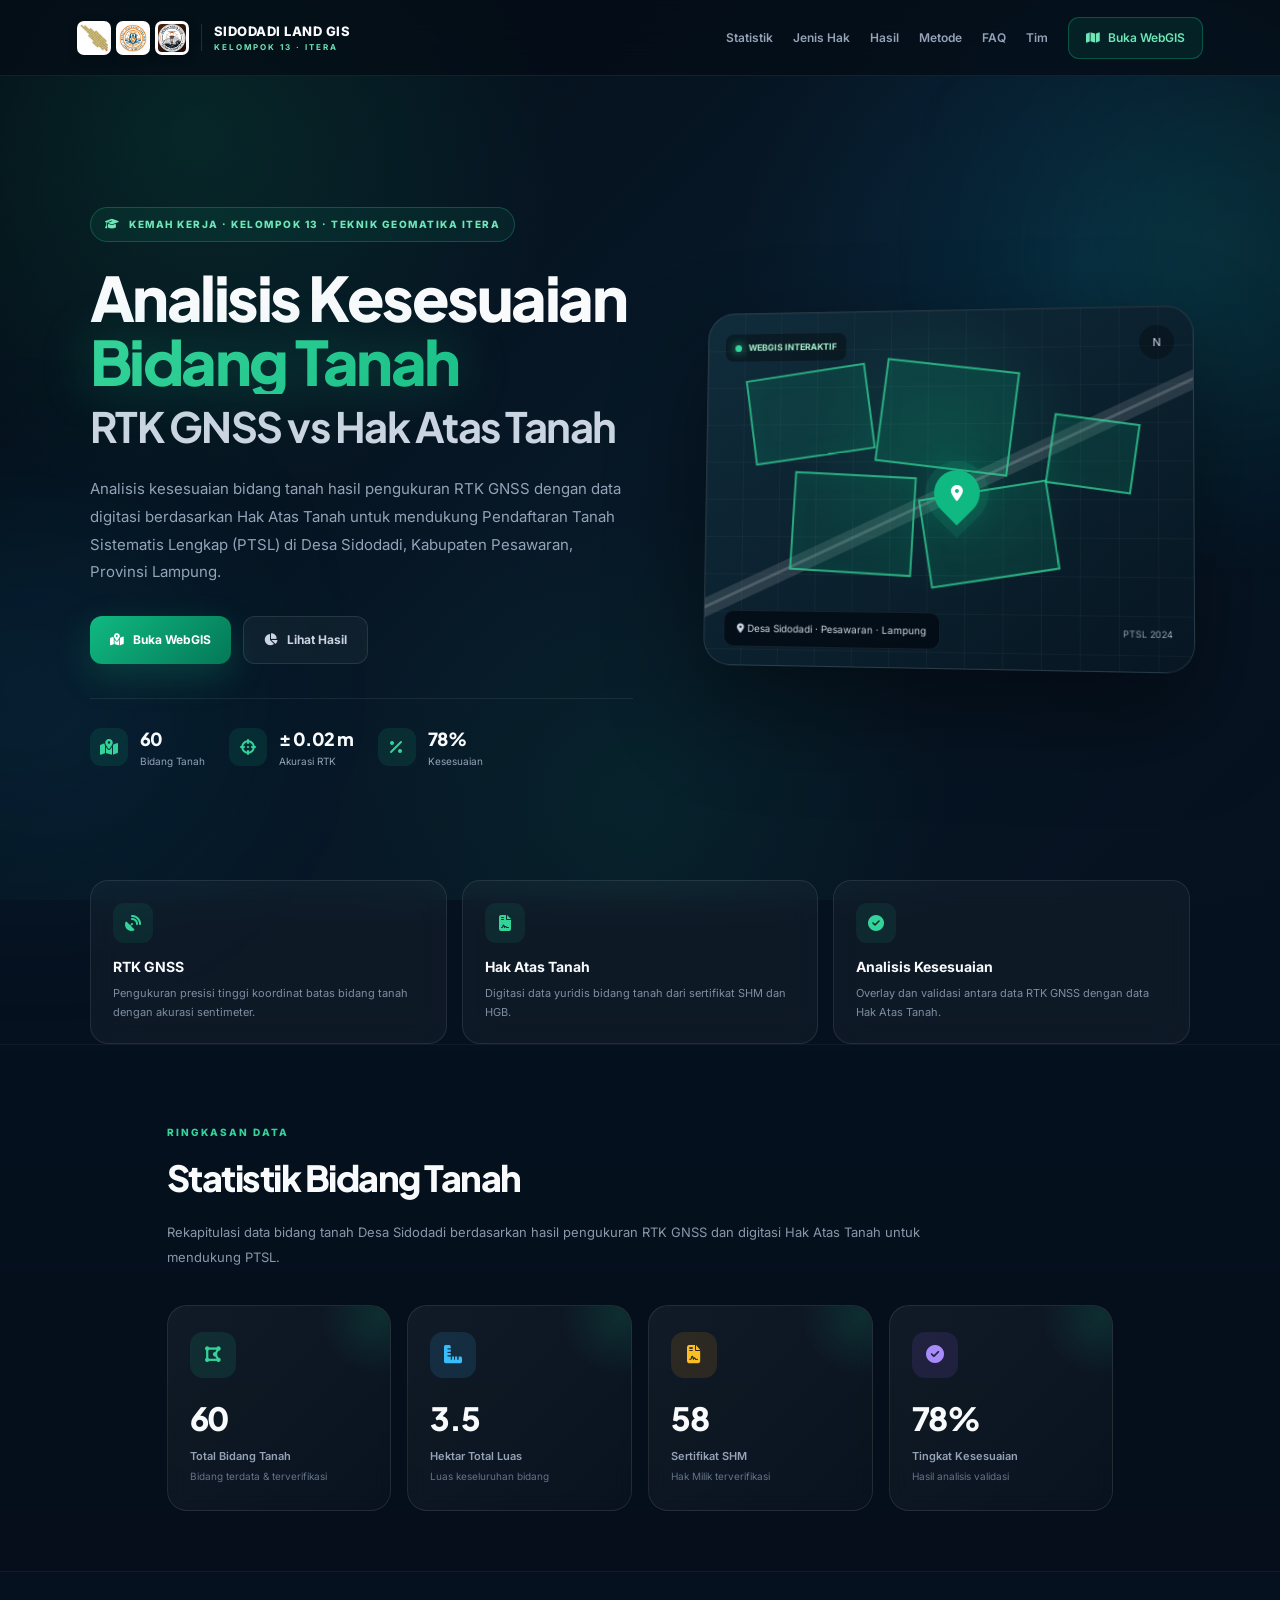
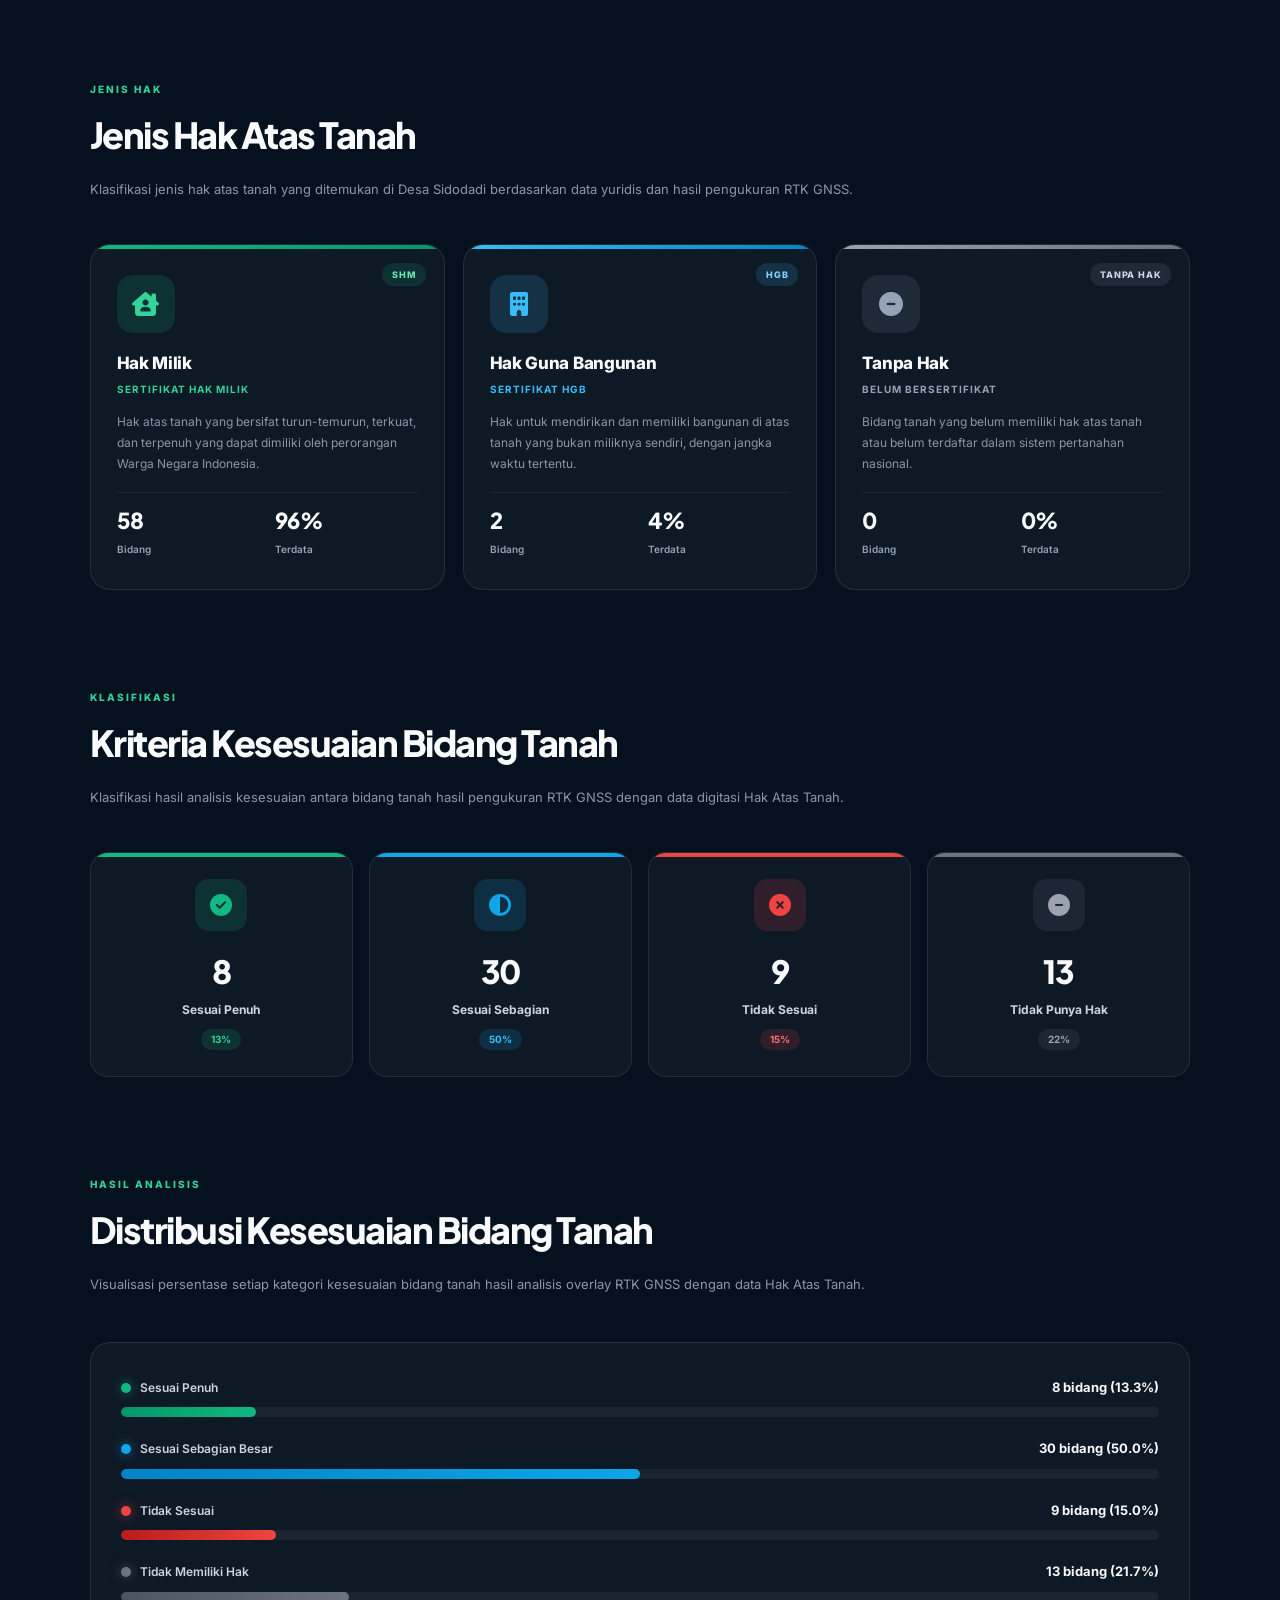
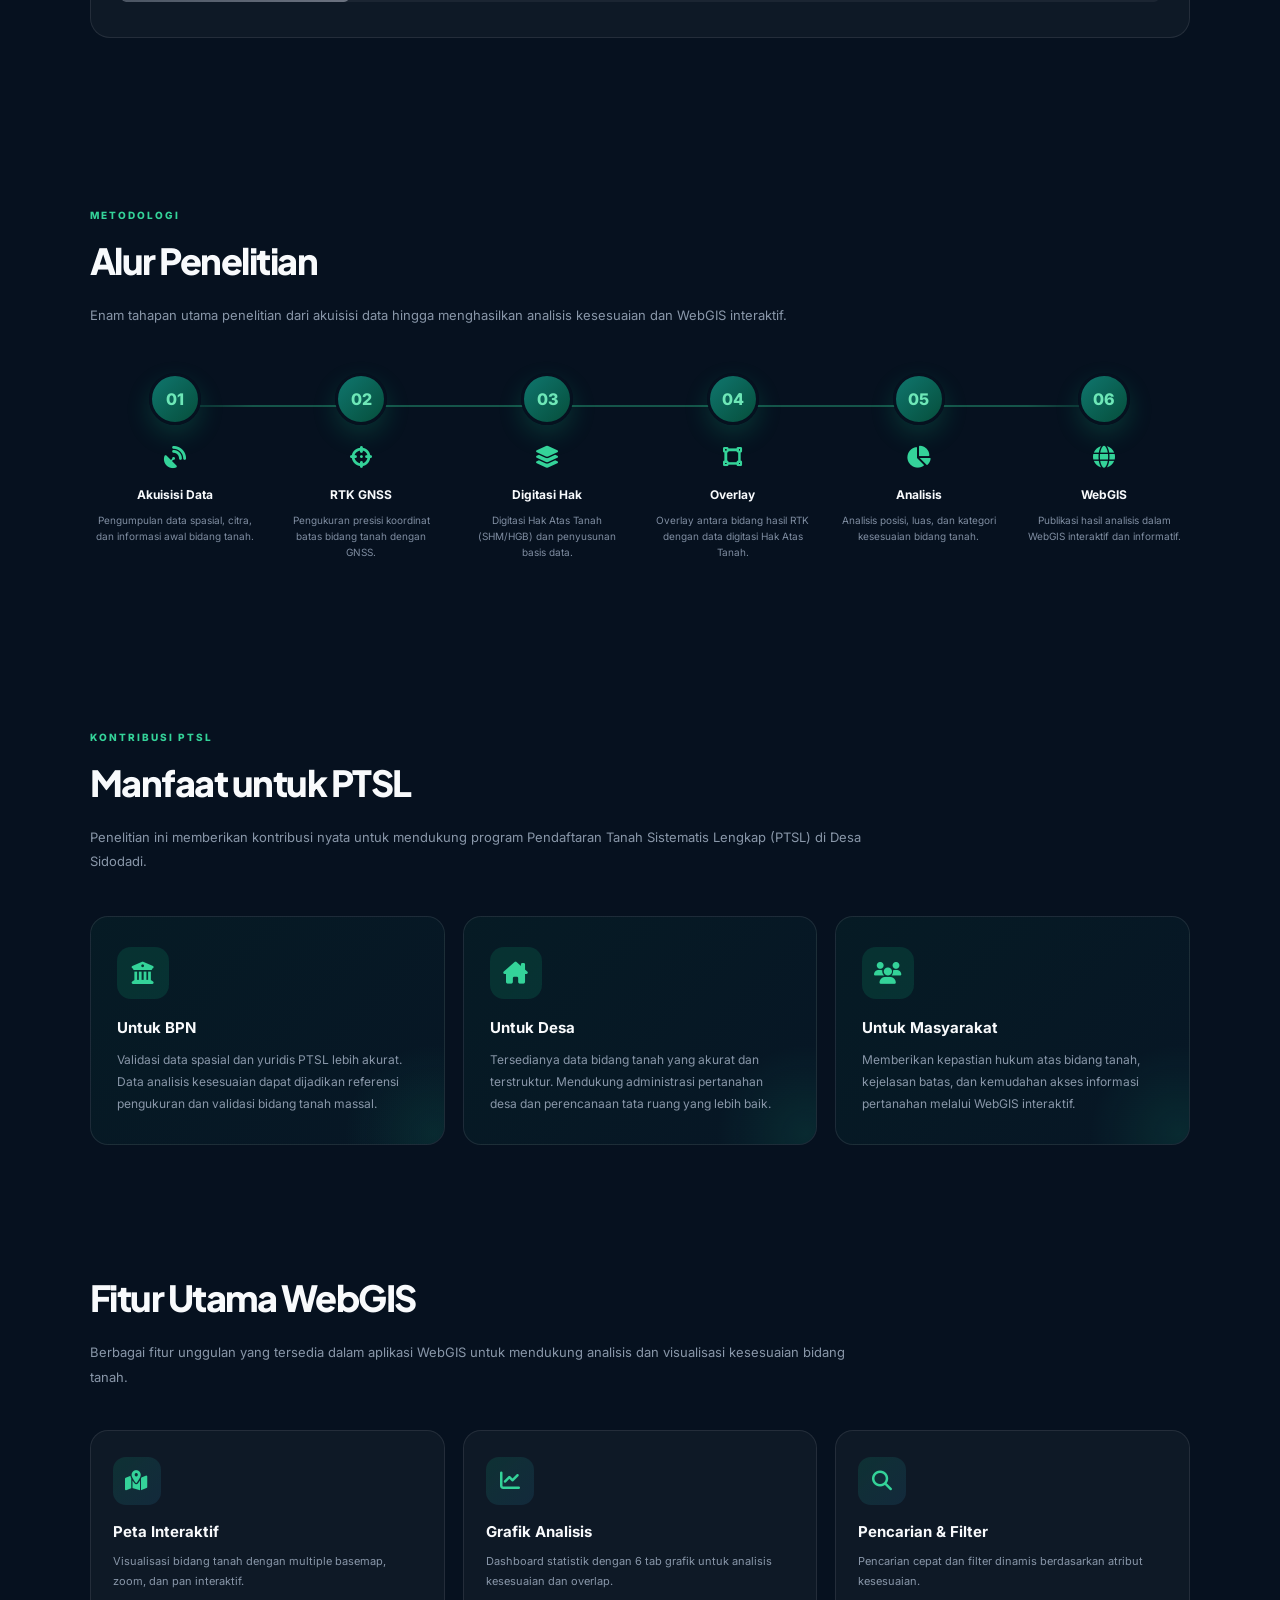
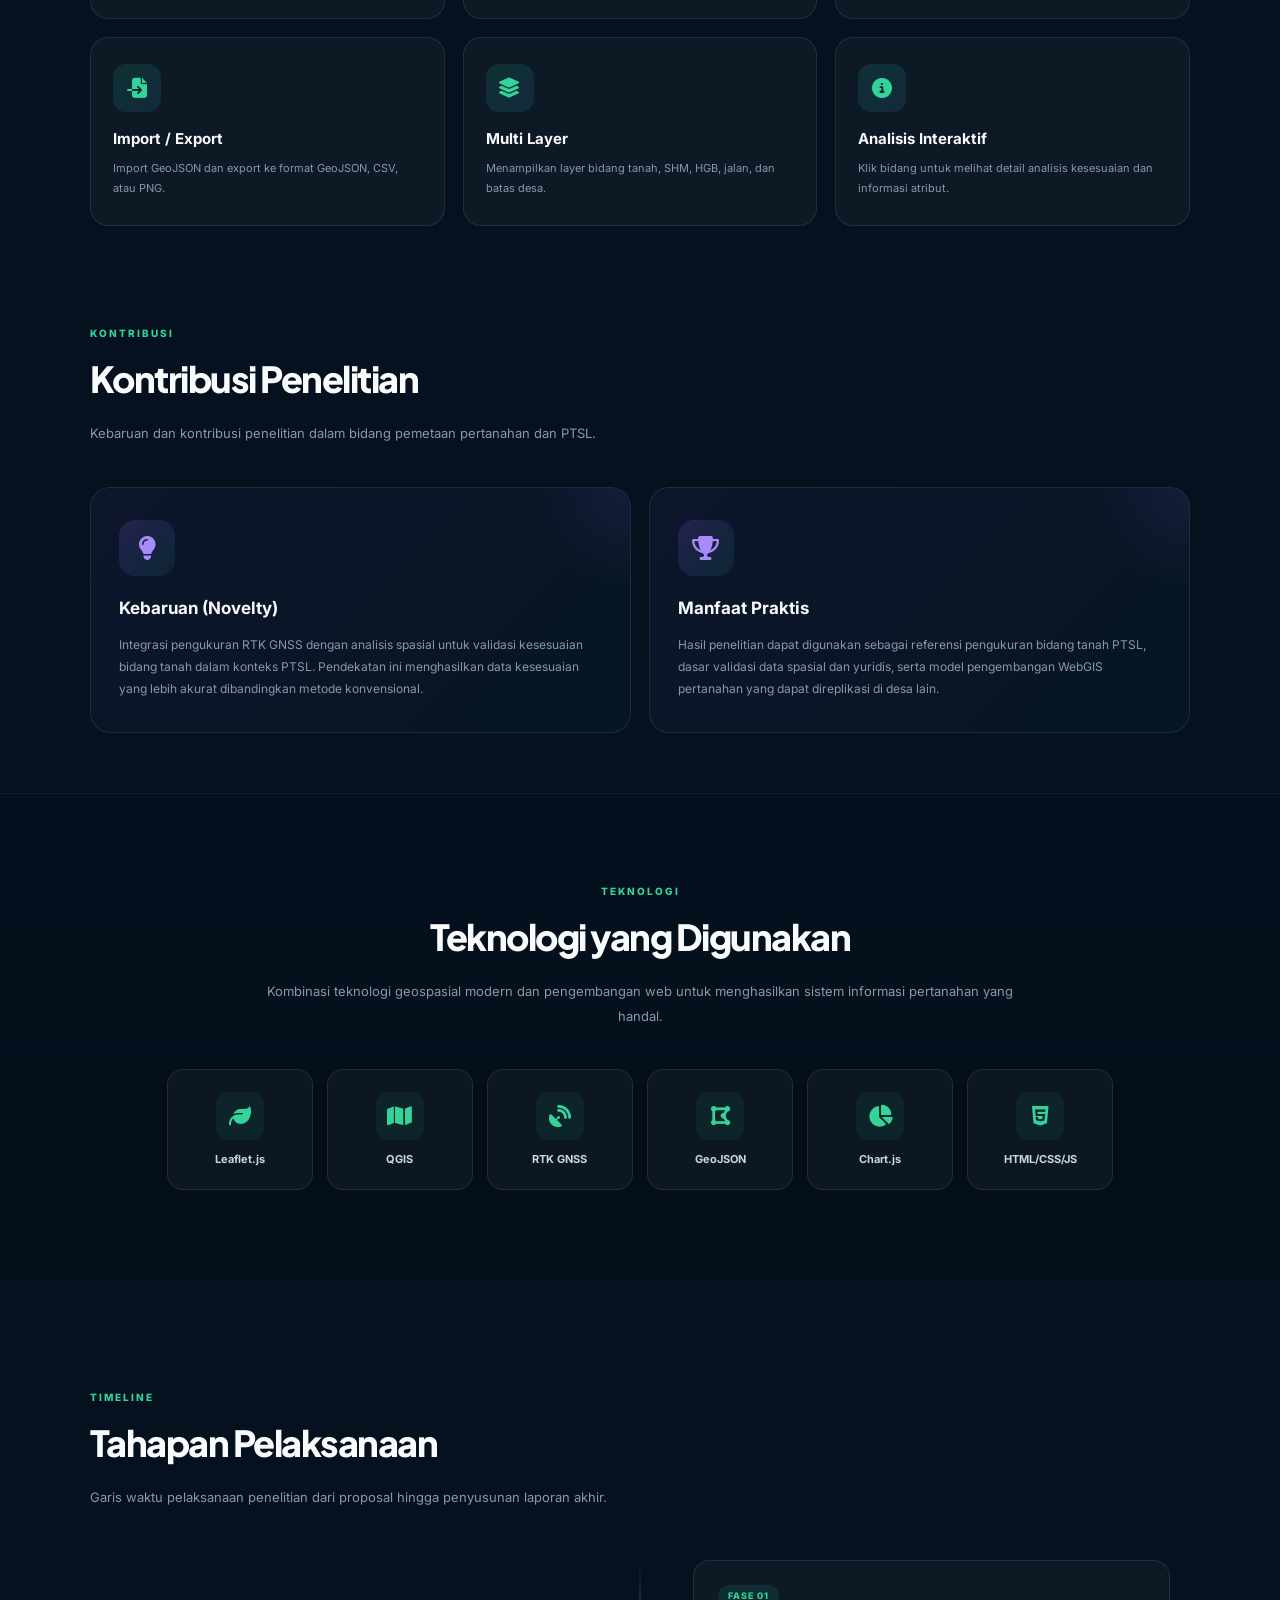
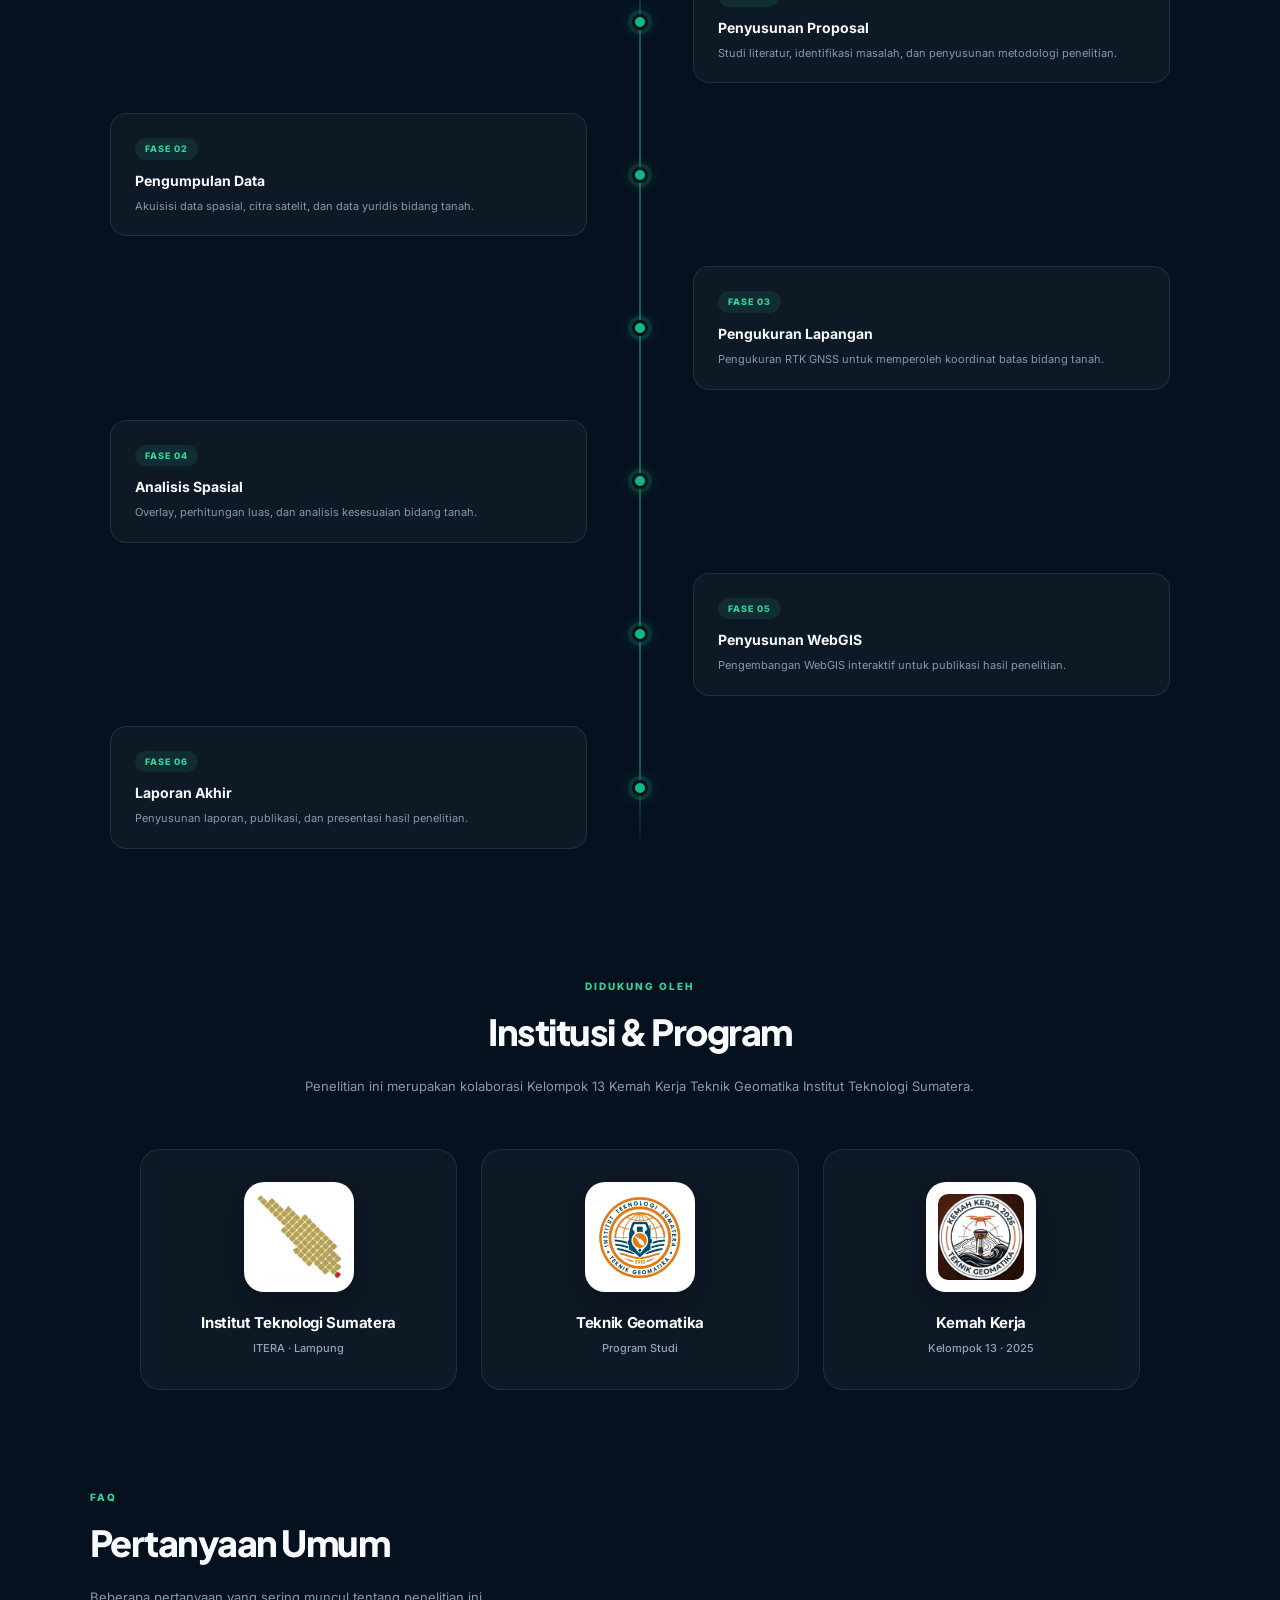
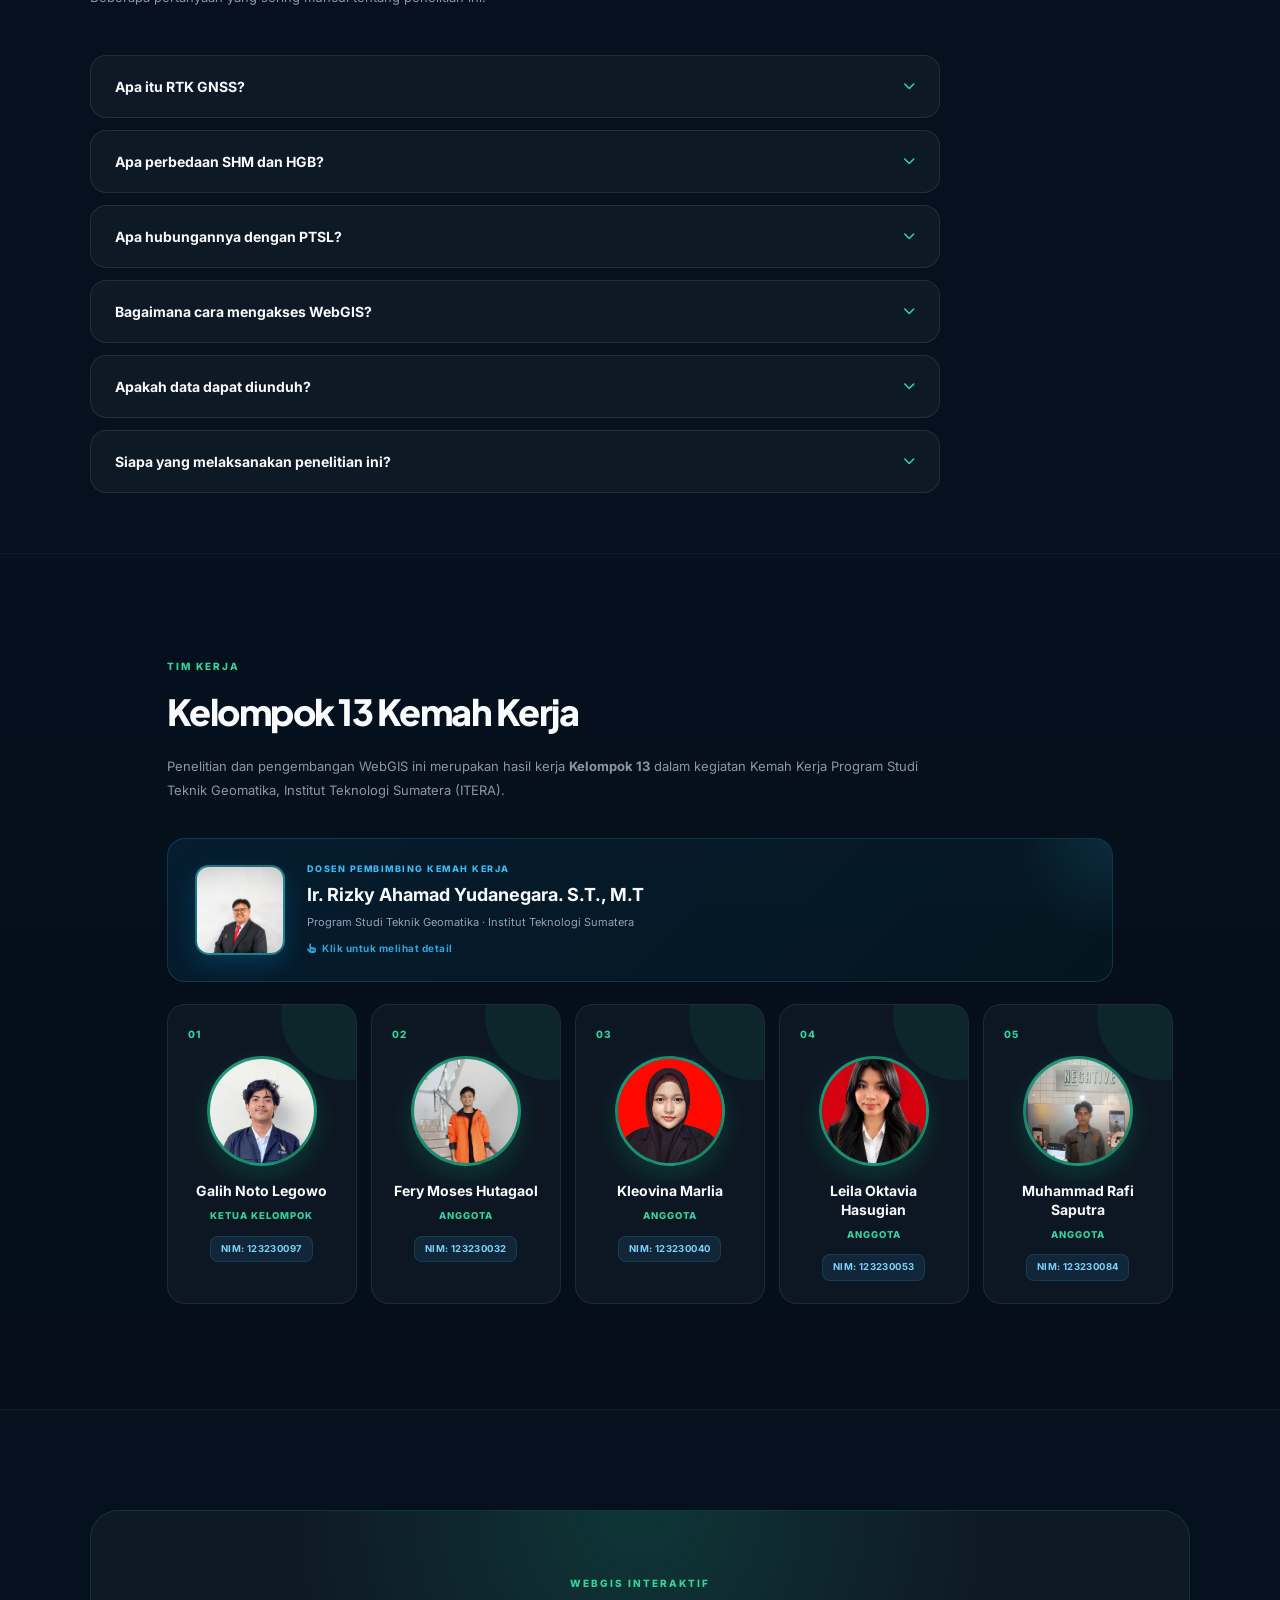
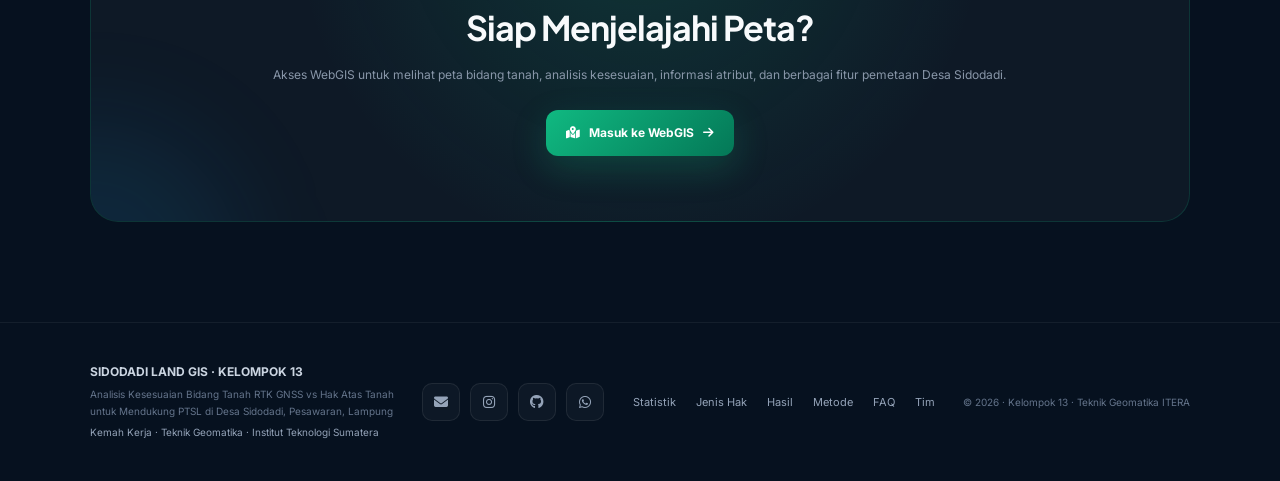
==== commit 1a8b3097: "Add files via upload" ====
--- a/index.html
+++ b/index.html
@@ -3077,7 +3077,7 @@
 
         <!-- DOSEN PEMBIMBING -->
         <div class="advisor reveal"
-             data-nama="NAMA DOSEN PEMBIMBING"
+             data-nama="Ir. Rizky Ahamad Yudanegara. S.T., M.T"
              data-nim="NIP: 199411292025061006"
              data-role="Dosen Pembimbing Kemah Kerja"
              data-jabatan="Program Studi Teknik Geomatika"
@@ -3091,7 +3091,7 @@
             </div>
             <div class="advisor-info">
                 <small>DOSEN PEMBIMBING KEMAH KERJA</small>
-                <strong>NAMA DOSEN PEMBIMBING</strong>
+                <strong>Ir. Rizky Ahamad Yudanegara. S.T., M.T</strong>
                 <span class="advisor-desc">
                     Program Studi Teknik Geomatika · Institut Teknologi Sumatera
                 </span>
